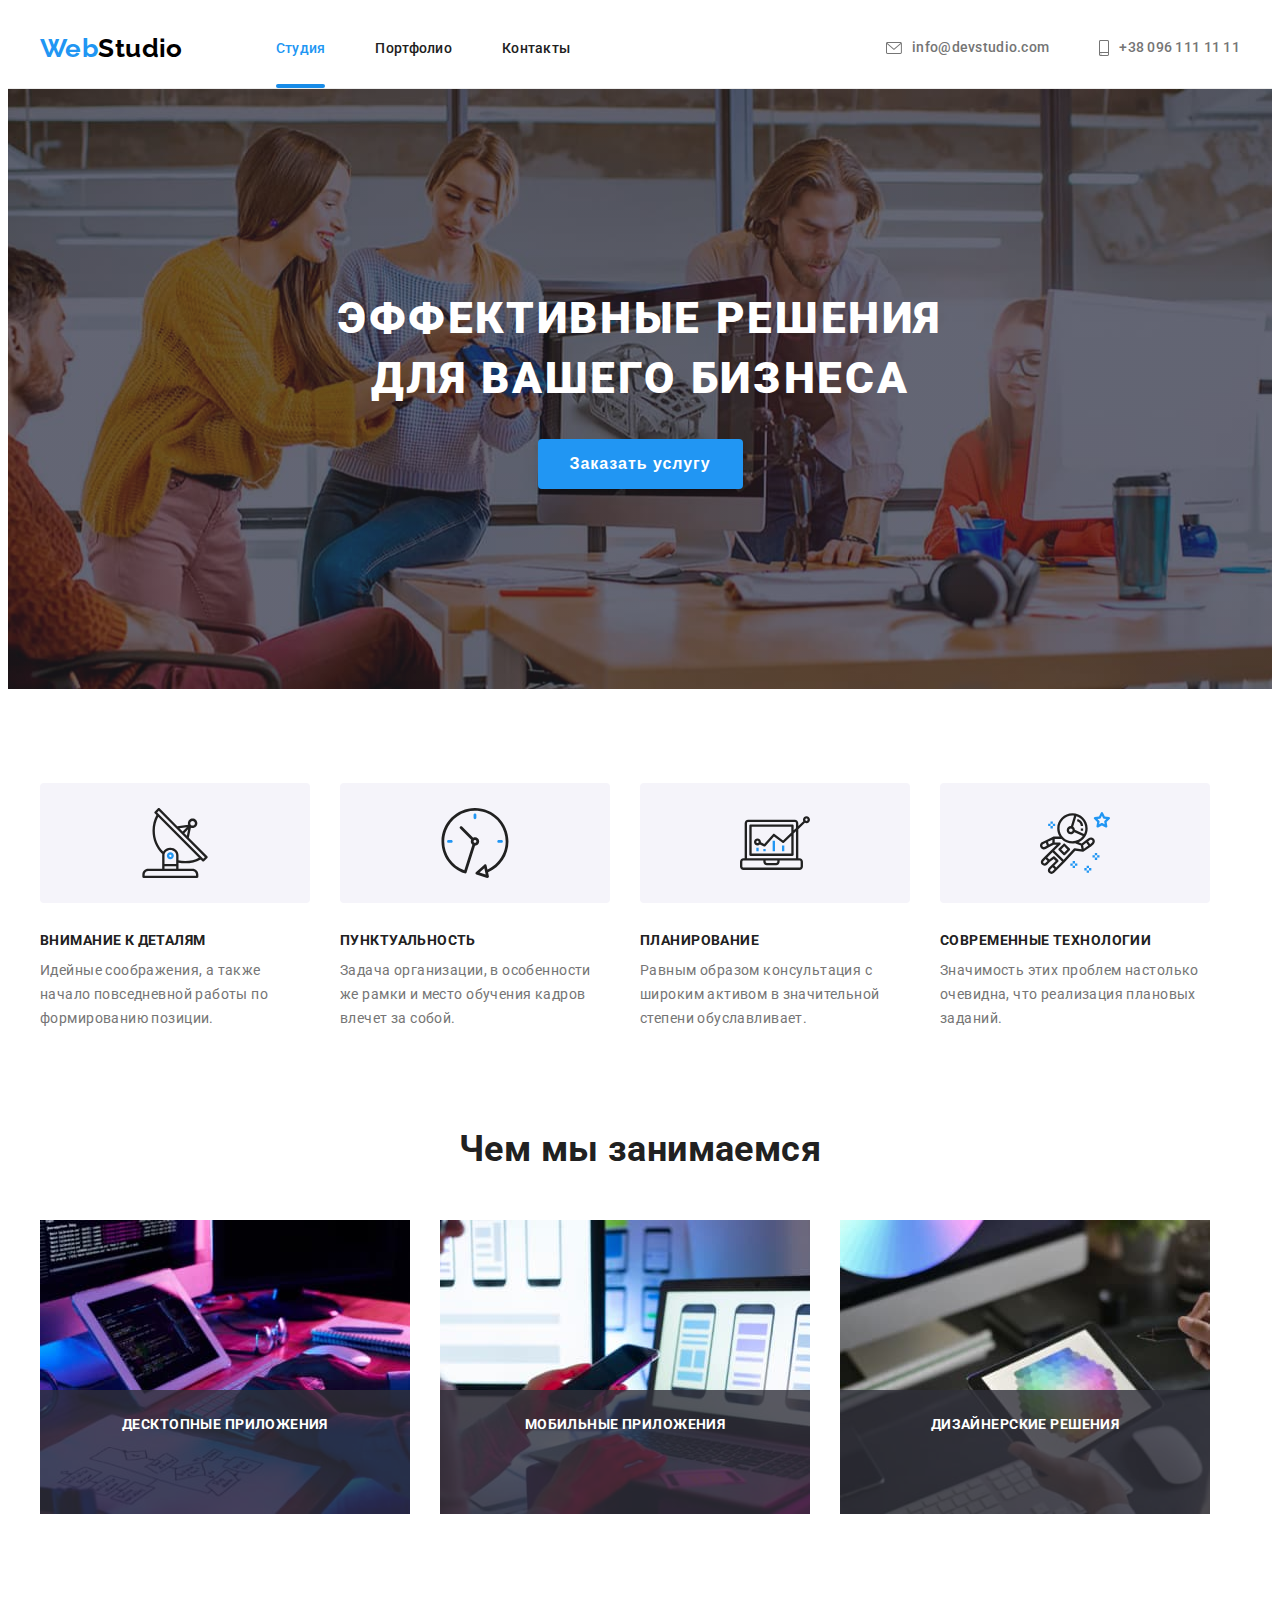
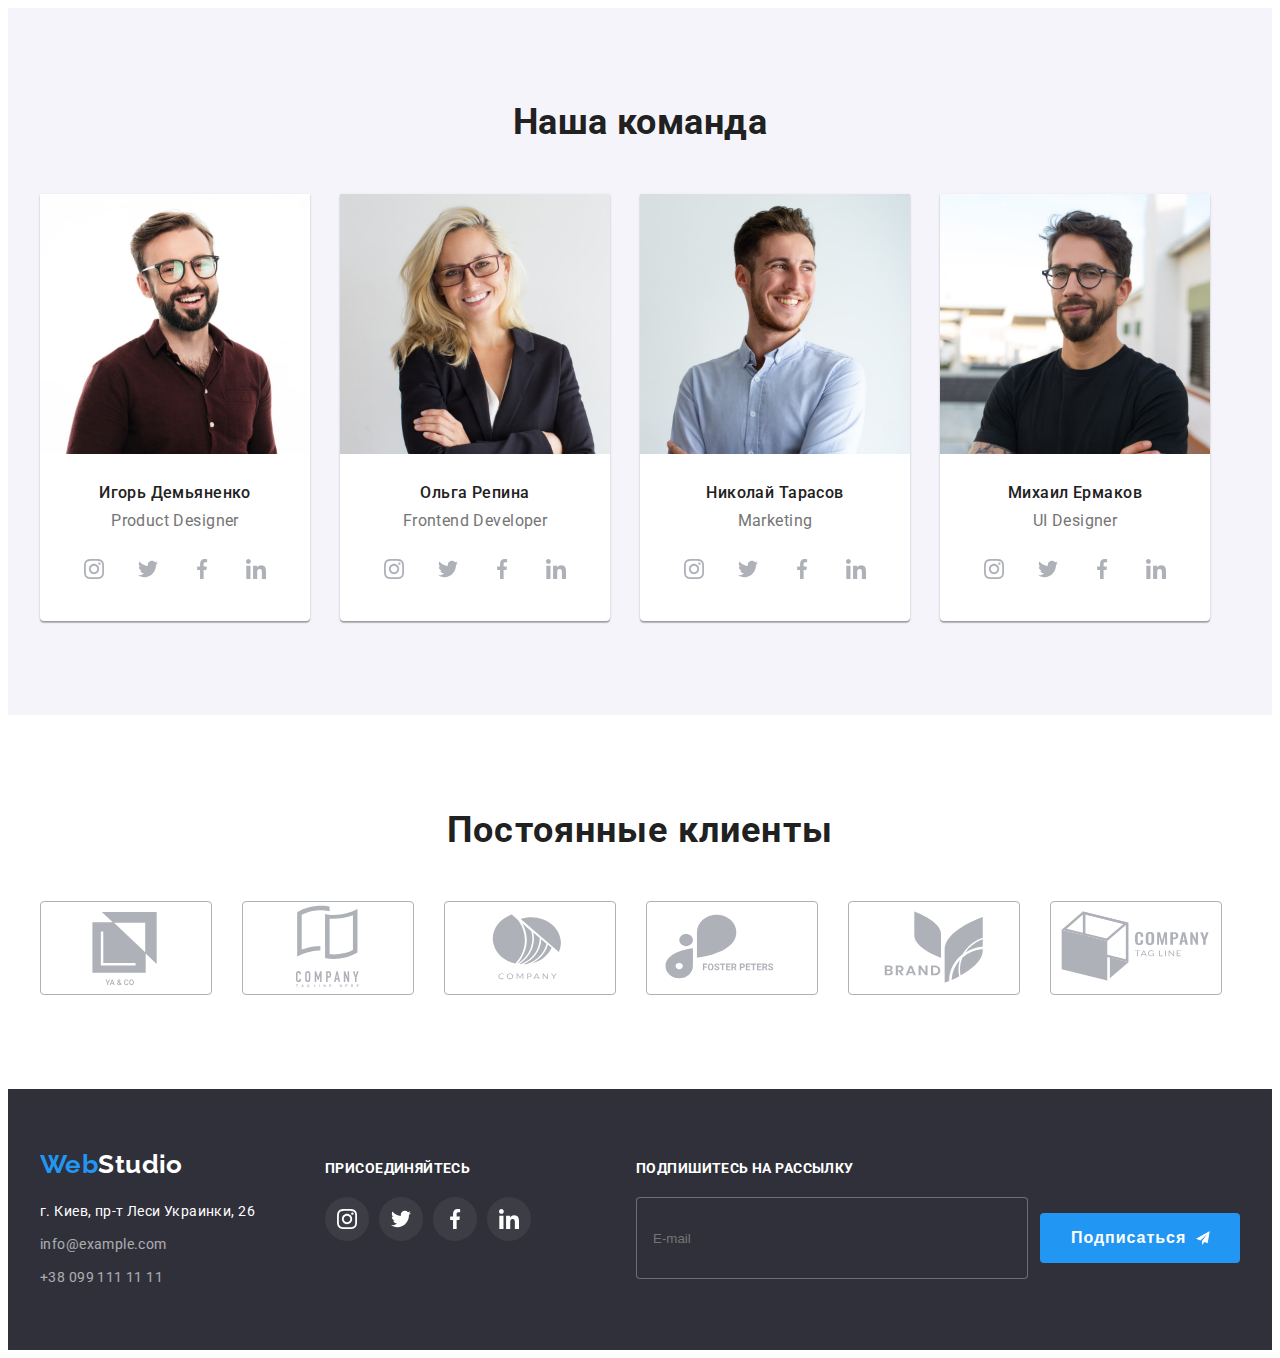
==== index.html @ 4dbcfa9d "hw07" ====
<!DOCTYPE html>
<html lang="ru">
    <head>
        <meta charset="UTF-8">
        <meta http-equiv="X-UA-Compatible" content="IE=edge">
        <meta name="viewport" content="width=<device-width>, initial-scale=1.0">
        
        <link rel="preconnect" href="https://fonts.googleapis.com">
        <link rel="preconnect" href="https://fonts.gstatic.com" crossorigin>
        <link href="https://fonts.googleapis.com/css2?family=Raleway:wght@700&family=Roboto:wght@400;500;700;900&display=swap" rel="stylesheet">
        <link 
            rel="stylesheet" 
            href="https://cdnjs.cloudflare.com/ajax/libs/modern-normalize/1.1.0/modern-normalize.min.css" 
            integrity="sha512-wpPYUAdjBVSE4KJnH1VR1HeZfpl1ub8YT/NKx4PuQ5NmX2tKuGu6U/JRp5y+Y8XG2tV+wKQpNHVUX03MfMFn9Q==" 
            crossorigin="anonymous" 
            referrerpolicy="no-referrer"
        />
        <link rel="stylesheet" href="css/styles.css">
        <title>Web Studio</title>
    </head>
    <body>
        <header class="header">
            <div class="container">
                <div class="h-nav">
                    <nav class="header-navigation">
                        <a href="#" class="logo link"><span class="logo-fp">Web</span>Studio</a>
                        <ul class="header-list">
                            <li class="header-item"><a href="./index.html" class="studio-link link">Студия</a></li>
                            <li class="header-item"><a href="./portfolio.html" class="header-link link">Портфолио</a></li>
                            <li class="header-item"><a href="" class="header-link link">Контакты</a></li>
                        </ul>
                    </nav>
                    <ul class="header-info">
                        <li class="item">
                            <a href="mailto:info@devstudio.com" class="header-contact link">
                                <svg class="contact-icon-mail">
                                    <use href="./images/symbol-defs.svg#mail"></use>
                                </svg>
                                info@devstudio.com
                            </a>
                        </li>
                        <li class="item">
                            <a href="tel:+380961111111" class="header-contact link">
                                <svg class="contact-icon-phone">
                                    <use href="./images/symbol-defs.svg#smartphone"></use>
                                </svg>
                                +38 096 111 11 11
                            </a>
                        </li>
                    </ul>
                </div>
            </div>
        </header>
        <main>
            <section class="hero">
                <div class="container">
                    <h1 class="hero-title">
                        Эффективные решения для вашего бизнеса
                    </h1>
                    <button type="button" class="hero-button" data-modal-open>
                        Заказать услугу
                    </button>
                </div>  
            </section>
            <section class="section peculiarities">
                <div class="container">
                    <h2 class="visually-hidden">
                        Особенности
                    </h2>
                    <ul class="peculiarities-icon-list">
                        <li class="peculiarities-icon">
                            <div class="peculiarities-icon-container">
                                <svg  class="antenna">
                                    <use href="./images/symbol-defs.svg#antenna"></use>
                                </svg>
                            </div>
                        </li>
                        <li class="peculiarities-icon">
                            <div class="peculiarities-icon-container">
                                <svg  class="clock">
                                    <use href="./images/symbol-defs.svg#clock"></use>
                                </svg>
                            </div>
                        </li>
                        <li class="peculiarities-icon">
                            <div class="peculiarities-icon-container">
                                <svg  class="diagram">
                                    <use href="./images/symbol-defs.svg#diagram"></use>
                                </svg>
                            </div>
                        </li>
                        <li class="peculiarities-icon">
                            <div class="peculiarities-icon-container">
                                <svg  class="astronaut">
                                    <use href="./images/symbol-defs.svg#astronaut"></use>
                                </svg>
                            </div>
                        </li>
                    </ul>                    
                    <ul class="peculiarities-list">
                        <li class="peculiarities-item">
                            <h3 class="peculiarities-title">Внимание к деталям</h3>
                            <p class="peculiarities-info">Идейные соображения, а также начало повседневной работы по формированию позиции.</p>
                        </li>
                        <li class="peculiarities-item">
                            <h3 class="peculiarities-title">Пунктуальность</h3>
                            <p class="peculiarities-info">Задача организации, в особенности же рамки и место обучения кадров влечет за собой.</p>
                        </li>
                        <li class="peculiarities-item">
                            <h3 class="peculiarities-title">Планирование</h3>
                            <p class="peculiarities-info">Равным образом консультация с широким активом в значительной степени обуславливает.</p>
                        </li>
                        <li class="peculiarities-item">
                            <h3 class="peculiarities-title">Современные технологии</h3>
                            <p class="peculiarities-info">Значимость этих проблем настолько очевидна, что реализация плановых заданий.</p>
                        </li>
                    </ul>
                </div>
            </section>
            <section class="section skills">
                <div class="container">
                    <h3 class="skills-title">
                        Чем мы занимаемся
                    </h3>
                    <ul class="skills-list">
                        <li class="img">
                            <img src="./images/box1.jpg" alt="box1" width="370" height="294">
                            <div class="skills-description-container">
                                <p class="skills-description">десктопные приложения</p>
                            </div>
                        </li>
                        <li class="img">
                            <img src="./images/box2.jpg" alt="box2" width="370" height="294">
                            <div class="skills-description-container">
                                <p class="skills-description">мобильные приложения</p>
                            </div>
                        </li>
                        <li class="img">
                            <img src="./images/box3.jpg" alt="box3" width="370" height="294">
                            <div class="skills-description-container">
                                <p class="skills-description">дизайнерские решения</p>
                            </div>
                        </li>
                    </ul>
                </div>
            </section>
            <section class="section team">
                <div class="container">
                    <h2 class="team-title">Наша команда</h2>
                        <ul class="team-list">
                            <li class="team-item">
                                <div class="team-box">
                                    <img src="./images/igor.jpg" alt="igor" width="270" height="260">
                                    <h3 class="master">
                                        Игорь Демьяненко
                                    </h3>
                                    <p lang="en" class="job">Product Designer</p>
                                    <ul class="social-list">
                                        <li class="team-social-item">
                                            <a href="" class="team-social-link">
                                                <svg class="team-social-icon">
                                                    <use href="./images/symbol-defs.svg#team-inst"></use>
                                                </svg>
                                            </a>
                                        </li>
                                        <li class="team-social-item">
                                            <a href="" class="team-social-link">
                                                <svg class="team-social-icon">
                                                    <use href="./images/symbol-defs.svg#team-twitter"></use>
                                                </svg>
                                            </a>
                                        </li>
                                        <li class="team-social-item">
                                            <a href="" class="team-social-link">
                                                <svg class="team-social-icon">
                                                    <use href="./images/symbol-defs.svg#team-facebook"></use>
                                                </svg>
                                            </a>
                                        </li>
                                        <li class="team-social-item">
                                            <a href="" class="team-social-link">
                                                <svg class="team-social-icon">
                                                    <use href="./images/symbol-defs.svg#team-linked"></use>
                                                </svg>
                                            </a>
                                        </li>
                                    </ul>
                                </div>
                            </li>                           
                            <li class="team-item">
                                <div class="team-box">
                                    <img src="./images/olga.jpg" alt="olga" width="270" height="260">
                                    <h3 class="master">
                                        Ольга Репина
                                    </h3>
                                    <p lang="en" class="job">Frontend Developer</p>
                                    <ul class="social-list">
                                        <li class="team-social-item">
                                            <a href="" class="team-social-link">
                                                <svg class="team-social-icon">
                                                    <use href="./images/symbol-defs.svg#team-inst"></use>
                                                </svg>
                                            </a>
                                        </li>
                                        <li class="team-social-item">
                                            <a href="" class="team-social-link">
                                                <svg class="team-social-icon">
                                                    <use href="./images/symbol-defs.svg#team-twitter"></use>
                                                </svg>
                                            </a>
                                        </li>
                                        <li class="team-social-item">
                                            <a href="" class="team-social-link">
                                                <svg class="team-social-icon">
                                                    <use href="./images/symbol-defs.svg#team-facebook"></use>
                                                </svg>
                                            </a>
                                        </li>
                                        <li class="team-social-item">
                                            <a href="" class="team-social-link">
                                                <svg class="team-social-icon">
                                                    <use href="./images/symbol-defs.svg#team-linked"></use>
                                                </svg>
                                            </a>
                                        </li>
                                    </ul>
                                </div>
                            </li>                           
                            <li class="team-item">
                                <div class="team-box">
                                    <img src="./images/kolya.jpg" alt="kolya" width="270" height="260">
                                    <h3 class="master">
                                        Николай Тарасов
                                    </h3>
                                    <p lang="en" class="job">Marketing</p>
                                    <ul class="social-list">
                                        <li class="team-social-item">
                                            <a href="" class="team-social-link">
                                                <svg class="team-social-icon">
                                                    <use href="./images/symbol-defs.svg#team-inst"></use>
                                                </svg>
                                            </a>
                                        </li>
                                        <li class="team-social-item">
                                            <a href="" class="team-social-link">
                                                <svg class="team-social-icon">
                                                    <use href="./images/symbol-defs.svg#team-twitter"></use>
                                                </svg>
                                            </a>
                                        </li>
                                        <li class="team-social-item">
                                            <a href="" class="team-social-link">
                                                <svg class="team-social-icon">
                                                    <use href="./images/symbol-defs.svg#team-facebook"></use>
                                                </svg>
                                            </a>
                                        </li>
                                        <li class="team-social-item">
                                            <a href="" class="team-social-link">
                                                <svg class="team-social-icon">
                                                    <use href="./images/symbol-defs.svg#team-linked"></use>
                                                </svg>
                                            </a>
                                        </li>
                                    </ul>
                                </div>
                            </li>                           
                            <li class="team-item">
                                <div class="team-box">
                                    <img src="./images/misha.jpg" alt="misha" width="270" height="260">
                                    <h3 class="master">
                                        Михаил Ермаков
                                    </h3>
                                    <p lang="en" class="job">UI Designer</p>
                                    <ul class="social-list">
                                        <li class="team-social-item">
                                            <a href="" class="team-social-link">
                                                <svg class="team-social-icon">
                                                    <use href="./images/symbol-defs.svg#team-inst"></use>
                                                </svg>
                                            </a>
                                        </li>
                                        <li class="team-social-item">
                                            <a href="" class="team-social-link">
                                                <svg class="team-social-icon">
                                                    <use href="./images/symbol-defs.svg#team-twitter"></use>
                                                </svg>
                                            </a>
                                        </li>
                                        <li class="team-social-item">
                                            <a href="" class="team-social-link">
                                                <svg class="team-social-icon">
                                                    <use href="./images/symbol-defs.svg#team-facebook"></use>
                                                </svg>
                                            </a>
                                        </li>
                                        <li class="team-social-item">
                                            <a href="" class="team-social-link">
                                                <svg class="team-social-icon">
                                                    <use href="./images/symbol-defs.svg#team-linked"></use>
                                                </svg>
                                            </a>
                                        </li>
                                    </ul>
                                </div>
                            </li>                           
                        </ul>
                </div>
            </section>
            <section class="section">
                <div class="container">
                    <h2 class="client-title">Постоянные клиенты</h2>
                    <ul class="client-list">
                        <li class="client-item">
                            <a href="" class="client-link">
                                <svg class="client">
                                    <use href="./images/symbol-defs.svg#client1"></use>
                                </svg>
                            </a>
                        </li>
                        <li class="client-item">
                            <a href="" class="client-link">
                                <svg class="client">
                                    <use href="./images/symbol-defs.svg#client2"></use>
                                </svg>
                            </a>
                        </li>
                        <li class="client-item">
                            <a href="" class="client-link">
                                <svg class="client">
                                    <use href="./images/symbol-defs.svg#client3"></use>
                                </svg>
                            </a>
                        </li>
                        <li class="client-item">
                            <a href="" class="client-link">
                                <svg class="client">
                                    <use href="./images/symbol-defs.svg#client4"></use>
                                </svg>
                            </a>
                        </li>
                        <li class="client-item">
                            <a href="" class="client-link">
                                <svg class="client">
                                    <use href="./images/symbol-defs.svg#client5"></use>
                                </svg>
                            </a>
                        </li>
                        <li class="client-item">
                            <a href="" class="client-link">
                                <svg class="client">
                                    <use href="./images/symbol-defs.svg#client6"></use>
                                </svg>
                            </a>
                        </li>
                    </ul>
                </div>
            </section>
        </main>
        <footer class="footer">
            <div class="container footer-info">
                <div class="footer-adress">
                    <a href="" class="f-logo link"><span class="logo-fp">Web</span>Studio</a>
                    <adress class="adress">
                        <ul class="footer-list">
                            <li class="footer-item"><a href="https://goo.gl/maps/dwcq7uRPDEBR1ieU6" target="_blank" rel="noopener noreferrer nofollow" class="footer-map link">г. Киев, пр-т Леси Украинки, 26</a></li>
                            <li class="footer-item"><a href="mailto:info@example.com" class="footer-link link">info@example.com</a></li>
                            <li class="footer-item"><a href="tel:+380991111111" class="footer-link link">+38 099 111 11 11</a></li>
                        </ul>
                    </adress>
                </div>
                <div class="footer-social">
                    <p class="join">Присоединяйтесь</p>
                    <ul class="f-social-list">
                        <li class="f-social-item">
                            <a href="" class="f-social-link">
                                <svg class="f-social-icon">
                                    <use href="./images/symbol-defs.svg#f-inst"></use>
                                </svg>
                            </a>
                        </li>
                        <li class="f-social-item">
                            <a href="" class="f-social-link">
                                <svg class="f-social-icon">
                                    <use href="./images/symbol-defs.svg#f-twitter"></use>
                                </svg>
                            </a>
                        </li>
                        <li class="f-social-item">
                            <a href="" class="f-social-link">
                                <svg class="f-social-icon">
                                    <use href="./images/symbol-defs.svg#f-facebook"></use>
                                </svg>
                            </a>
                        </li>
                        <li class="f-social-item">
                            <a href="" class="f-social-link">
                                <svg class="f-social-icon">
                                    <use href="./images/symbol-defs.svg#f-linked"></use>
                                </svg>
                            </a>
                        </li>
                    </ul>
                </div>
                <div class="footer-sign-up">
                    <p class="join">Подпишитесь на рассылку</p>
                    <form class="footer-wrap">
                        <label for="mail" class="label-mail"></label>
                        <input class="input-footer" type="email" name="mail" id="mail" placeholder="E-mail">
                        <button type="submit" class="sign-button">
                            Подписаться
                            <svg class="sign-up-button" width="24" height="24">
                                <use href="./images/symbol-defs.svg#icon-plane"></use>
                            </svg>
                        </button>
                    </form>
                    
                </div>
            </div>
        </footer>
        <div class="backdrop is-hidden" data-modal>
            <div class="modal">
                <p class="modal-title">Оставьте свои данные, мы вам перезвоним</p>
                <form class="modal-form">

                    <label for="name" class="modal-name">Имя</label>
                <div class="modal-wrap">
                    <input class="input-modal" type="text" name="name" id="name">
                    <svg class="name-icon" width="18" height="18">
                        <use href="./images/symbol-defs.svg#icon-name"></use>
                    </svg>
                </div>
                
                    <label for="tel" class="modal-name">Телефон</label>
                <div class="modal-wrap">
                    <input class="input-modal" type="tel" name="tel" id="tel">
                    <svg class="name-icon" width="18" height="18">
                        <use href="./images/symbol-defs.svg#icon-phone"></use>
                    </svg>
                </div>
                
                    <label for="email" class="modal-name">Почта</label>
                <div class="modal-wrap">
                    <input class="input-modal" type="email" name="email" id="email">
                    <svg class="name-icon" width="18" height="18">
                        <use href="./images/symbol-defs.svg#icon-mail"></use>
                    </svg>
                </div>
                <div class="modal-wrap">
                    <label for="comment" class="modal-name">Комментарий</label>
                    <textarea class="comment-field" name="comment" id="comment" placeholder="Введите текст"></textarea> 
                </div>
                
                    <label class="modal-wrap policy">
                        <input class="checkbox" type="checkbox" name="check" value="check">
                        <svg class="checked" width="16" height="15">
                            <use href="./images/symbol-defs.svg#icon-check"></use>
                        </svg>
                        <span class="about-text">Соглашаюсь с рассылкой и принимаю&nbsp;</span><a href="" class="terms">Условия договора</a>
                    </label>
                <button type="submit" class="modal-button">Отправить</button>
            </form>
                <button type="button" class="close-button" data-modal-close>
                    <svg class="close-modal" width="11" height="11">
                            <use href="./images/symbol-defs.svg#close"></use>
                        </svg>
                </button>
            </div>
        </div>
        <script src="./js/modal.js"></script>
    </body>
</html>
---- css/styles.css ----
:root {
    --accent-second-color: #2196F3;
    --hero-button-active-color: #188ce8;
    --accent-color: #ffffff;
    --hero-bg-color: #2F303A;
    --team-bg-color: #F5F4FA;
    --footer-bg-color: #2F303A;
    --logo-first-color: #000000;
    --accent-text-color: #212121;
    --sub-text-color: #757575;
    --portfolio-btn-color: #F5F4FA;
    --pec-container-color: #f5f4fa;
    --social-link: #afb1b8;
    --animation-time: 250ms ;
    --cubic: cubic-bezier(0.4, 0, 0.2, 1);
}

body {
    font-family: 'Roboto', sans-serif;
    color: var(--accent-text-color);
    font-size: 14px;
    letter-spacing: 0.03em;
    background-color: var(--accent-color);
}

p, h1, h2, h3, h4, h5, h6 {
    margin: 0;
}

ul, ol {
    padding-left: 0;
    margin: 0;
}

button {
    cursor: pointer;
}

.visually-hidden {
    position: absolute;
    white-space: nowrap;
    width: 1px;
    height: 1px;
    overflow: hidden;
    border: 0;
    padding: 0;
    clip: rect(0 0 0 0);
    clip-path: inset(50%);
    margin: -1px;
}

.link {
    text-decoration: none;
}

.container {
    width: 1200px;
    padding-left: 15px;
    padding-right: 15px;
    margin: 0 auto;
    /* outline: 1px solid red; */
}

ul,
ol {
    list-style-type: none; 
}

a {
    text-decoration: none;
}

img {
    display: block;
    max-width: 100%;
    height: auto;
}

.section {
    padding-top: 94px;
    padding-bottom: 94px;
}


/* --------------------MODAL-------------------- */


.backdrop {
    position: fixed;
    top: 0;
    left: 0;
    width: 100%;
    height: 100%;
    background-color: rgba(0, 0, 0, 0.2);
    opacity: 1;
    transition: opacity 250ms cubic-bezier(0.4, 0, 0.2, 1);
}

.modal {
    position: absolute;
    min-height: 581px;
    min-width: 528px;
    padding: 40px;
    top: 50%;
    left: 50%;
    box-shadow: 0px 1px 3px rgb(0 0 0 / 12%), 0px 1px 1px rgb(0 0 0 / 14%), 0px 2px 1px rgb(0 0 0 / 20%);
    border-radius: 4px;
    background-color: var(--accent-color);
    z-index: 100;
    transform: translate(-50%, -50%) scale(1);
    transition: transform 250ms cubic-bezier(0.4, 0, 0.2, 1);
}

.modal-title {
    font-weight: 700;
    font-size: 20px;
    line-height: 1.15;
    text-align: center;
    color: var(--accent-text-color);
    margin-bottom: 12px;
}

.close-button {
    position: absolute;
    right: 8px;
    top: 8px;
    display: flex;
    justify-content: center;
    align-items: center;
    width: 30px;
    height: 30px;
    border-radius: 50%;
    background-color: var(--accent-color);
    border: 1px solid rgba(0, 0, 0, 0.1);
    cursor: pointer;
}

.close-modal {
    transition: fill 250ms var(--cubic);
}

.close-modal:hover {
    fill: var(--accent-second-color);
}

.backdrop.is-hidden {
    opacity: 0;
    pointer-events: none;
}

.modal-name {
    display: block;
    font-weight: 400;
    font-size: 12px;
    line-height: 1.16;
    letter-spacing: 0.01em;
    color: var(--sub-text-color);
    margin-bottom: 4px;
}

.modal-wrap {
    position: relative;
    display: flex;
    flex-direction: column;
}

.input-modal {
    width: 448px;
    height: 40px;
    border-radius: 4px;
    border: 1px solid rgba(33, 33, 33, 0.2);
    outline: none;
    padding-left: 42px;
    margin-bottom: 10px;
    cursor: pointer;
    transition: border-color 250ms var(--cubic);
}

.input-modal:focus {
    border-color: var(--accent-second-color);
}

.input-modal:focus ~ .name-icon {
    fill: var(--accent-second-color);
}

.input-modal:focus {
    border-color: var(--accent-second-color);
}

.name-icon {
    position: absolute;
    top: 11px;
    left: 12px;
    width: 18px;
    height: 18px;
    cursor: pointer;
    fill: var(--accent-text-color);
    transition: fill 250ms var(--cubic);
}

.comment-field {
    width: 448px;
    height: 120px;
    padding: 12px 16px;
    border-radius: 4px;
    border: 1px solid rgba(33, 33, 33, 0.2);
    resize: none;
    outline: none;
    margin-bottom: 20px;
    transition: border-color 250ms var(--cubic);
}

.comment-field:focus {
    border-color: var(--accent-second-color);
}

.modal-button {
    font-weight: 700;
    font-size: 16px;
    height: 50px;
    width: 200px;
    line-height: 1.9;
    letter-spacing: 0.06em;
    color: var(--accent-color);
    background-color: var(--accent-second-color);
    cursor: pointer;
    display: flex;
    margin-left: auto;
    margin-right: auto;
    align-items: center;
    text-align: center;
    padding: 10px 55px;
    margin-top: 30px;
    border-radius: 4px;
    border: 2px solid transparent;
    transition: box-shadow 250ms var(--cubic), background-color 250ms var(--cubic);
}

.modal-button:hover, .modal-button:focus {
    box-shadow: 0px 4px 4px rgb(0 0 0 / 15%);
    background-color: #188ce8; 
}

.policy {
    display: flex;
    flex-direction: row;
    align-items: center;
}

.checkbox {
    appearance: none;
    position: absolute;
}

.checked {
    display: block;
    width: 16px;
    height: 15px;
    border-radius: 2px;
    border: 2px solid var(--accent-text-color);
    display: inline-block;
    cursor: pointer;
    margin-left: 13px;
    fill: var(--accent-color);
    transition: 250ms var(--cubic);
}

.about-text {
    margin-left: 7px;
    font-weight: 400;
    font-size: 14px;
    line-height: 1.7;
    color: var(--sub-text-color);
}

.terms {
    position: relative;
    text-decoration: none;
    font-weight: 400;
    font-size: 14px;
    line-height: 1.7;
    color: var(--accent-second-color);
}

.terms::after {
    content: "";
    position: absolute;
    display: block;
    width: 100%;
    height: 1px;
    left: 0;
    bottom: 0;
    transform: translateY(-5px);
    background-color: var(--accent-second-color);
}


/*-------------------HEADER-------------------*/


.header {
    border-bottom: 1px solid #ececec;
}

.h-nav {
    display: flex;
    align-items: center;
    height: 80px;
}

.header-navigation {
    display: flex;
}

.logo {
    font-family: 'Raleway', sans-serif;
    font-weight: 700;
    font-size: 26px;
    line-height: 1.19;
    color:var(--logo-first-color) ;
}

.logo-fp {
    color: var(--accent-second-color);
    font-weight: 700;
    font-size: 26px;
    line-height: 1.19;
    font-family: 'Raleway', sans-serif;
}

.header-link.link:hover,
.header-link.link:focus {
    color: var(--accent-second-color);
}



.header-link {
    position: relative;
    padding-top: 32px;
    padding-bottom: 32px;
    font-weight: 500;
    line-height: 1.14;
    letter-spacing: 0.02em;
    color: var(--header-text-color);
    transition: color 250ms var(--cubic);
}

.header-item .link {
    position: relative;
    padding-top: 32px;
    padding-bottom: 33px;
    font-weight: 500;
    line-height: 1.33;
    letter-spacing: 0.02em;
    color: var(--header-link-color);
    transition: color 250ms var(--cubic);
}

.header-item .studio-link,
.header-item .portfolio-link {
    padding-top: 32px;
    padding-bottom: 32px;
    font-weight: 500;
    line-height: 1.14;
    letter-spacing: 0.02em;
    color: var(--accent-second-color);
}

.studio-link::after {
    display: block;
    content: "";
    position: absolute;
    bottom: 0;
    left: 0;
    width: 100%;
    height: 4px;
    background-color: #188ce8;
    border-radius: 2px;
}

.portfolio-link::after {
    display: block;
    content: "";
    position: absolute;
    bottom: 0;
    left: 0;
    width: 100%;
    height: 4px;
    background-color: #188ce8;
    border-radius: 2px;
}

.header-list {
    display: flex;
    align-items: center;
    margin-left: 93px;
    padding: 0px;
    margin-bottom: 0;
    color: var(--header-text-color);
}

.header-item {
    margin-right: 50px;
}

.header-item:last-child {
    margin-right: 0;
}

.header-info {
    margin-left: auto;
    display: flex;
    color: var(--sub-text-color);
}

.header-info .item + .item{
    margin-left: 50px;
}

.header-contact:hover,
.header-contact:focus {
    color: var(--accent-second-color);
}

.contact-icon-mail:hover,
.contact-icon-mail:focus,
.contact-icon-phone:hover,
.contact-icon-phone:focus {
    fill: var(--accent-second-color);
}

.header-contact {
    display: flex;
    align-items: center;
    padding-top: 32px;
    padding-bottom: 32px;
    font-weight: 500;
    line-height: 1.14;
    letter-spacing: 0.02em;
    color: var(--sub-text-color);
    transition: color 250ms var(--cubic);
}

.contact-icon-mail {
    margin-right: 10px;
    width: 16px;
    height: 12px;
    fill: currentColor;
}

.contact-icon-phone {
    margin-right: 10px;
    width: 10px;
    height: 16px;
    fill: currentColor;
}


/*-------------------HERO-------------------*/


.hero {
    padding-top: 200px;
    padding-bottom: 200px;
    text-align: center;
    background: linear-gradient(to right, rgba(47, 48, 58, 0.4), rgba(47, 48, 58, 0.4)), url(../images/hero-bg.jpg);
    background-repeat: no-repeat;
    background-position: center top;
    background-size: cover;    
    margin: 0 auto;
}

.hero-title {
    width: 696px;
    margin: 0 auto;
    margin-bottom: 30px;
    color: var(--accent-color);
    font-weight: 900;
    font-size: 44px;
    line-height: 1.36;
    letter-spacing: 0.06em;
    text-transform: uppercase;
}

.hero-button:hover,
.hero-button:focus {
    background-color: var(--hero-button-active-color);
    box-shadow: 0px 4px 4px rgb(0 0 0 / 15%);
}

.hero-button {
    min-width: 200px;
    height: 50px;
    font-weight: 700;
    font-size: 16px;
    line-height: 1.88;
    border-radius: 4px;
    letter-spacing: 0.06em;
    border:none;
    background-color: var(--accent-second-color);
    color: var(--accent-color);
    box-shadow: 0px 4px 4px rgb(0 0 0 / 0.15);
    display: inline-block;
    padding: 10px 32px;
    transition: box-shadow 250ms var(--cubic), background-color 250ms var(--cubic);
    cursor: pointer;
}


/*-------------------ОСОБЕННОСТИ-------------------*/


.peculiarities {
}

.peculiarities-icon-list {
    display: flex;
}

.peculiarities-icon-container {
    display: flex;
    justify-content: center;
    align-items: center;
    min-width: 270px;
    min-height: 120px;
    border-radius: 4px;
    background-color: var(--pec-container-color);
    margin-bottom: 30px;
    margin-right: 30px;
}

.peculiarities-icon-container:not(:last-child) {
    margin-right: 30px;
}

.antenna {
    width: 70px;
    height: 70px;
}

.clock{
    width: 70px;
    height: 70px;
}

.diagram{
    width: 70px;
    height: 70px;
}

.astronaut{
    width: 70px;
    height: 70px;
}

.peculiarities-list {
    display: flex;
}

.peculiarities-item:not(:last-child) {
    margin-right: 30px;
}

.peculiarities-title {
    width: 270px;
    height: 16px;
    font-size: 14px;
    font-weight: 700;
    line-height: 1.14;
    text-transform: uppercase;
}

.peculiarities-info {
    width: 270px;
    height: 75px;
    line-height: 1.71;
    color: var(--sub-text-color);
    margin-top: 10px;
}


/*-------------------SKILLS-------------------*/


.skills {
    padding-top: 0;
}

.skills-title {
    font-weight: 700;
    font-size: 36px;
    line-height: 1.17;
    text-align: center;
    margin-bottom: 50px;
}

.skills-list {
    display: flex;
}

.skills-list .img {
    position: relative;
}

.skills-list .img + .img {
    margin-left: 30px;
}

.skills-description-container {
    position: absolute;
    width: 370px;
    height: 70px;
    bottom: 0;
    padding-top: 27px;
    padding-bottom: 27px;
    text-align: center;
    background: rgba(47, 48, 58, 0.8);
}

.skills-description {
    font-weight: 700;
    font-size: 14px;
    line-height: 1.14;
    color: var(--accent-color);
    text-align: center;
    text-transform: uppercase;
}


/*-------------------TEAM-------------------*/


.team {
    background-color:var(--team-bg-color);
}

.team-title {
    font-weight: 700;
    font-size: 36px;
    line-height: 1.16;
    text-align: center;
    margin-bottom: 50px;
}

.team-list {
    display: flex;

}

.team-item {
    text-align: center;
}

.team-list .team-item + .team-item {
    margin-left: 30px;
}

.master {
    font-weight: 500;
    font-size: 16px;
    line-height: 1.18;
    margin-top: 30px;
}

.job {
    font-size: 16px;
    line-height: 1.18;
    color: var(--sub-text-color);
    margin-top: 10px;
}

.team-box {
    background-color: var(--accent-color);
    box-shadow: 0px 1px 3px rgba(0, 0, 0, 0.12), 0px 1px 1px rgba(0, 0, 0, 0.14), 0px 2px 1px rgba(0, 0, 0, 0.2);
    border-radius: 0px 0px 4px 4px;
    padding-bottom: 30px;
}

.social-list {
    display: flex;
    justify-content: center;
    align-items: center;
    margin-top: 16px;
}

.team-button-icon:hover,
.team-button-icon:focus {
    background-color: #188ce8
}

.team-social-item:not(:last-child) {
    margin-right: 10px;
}

.team-social-link {
    display: flex;
    justify-content: center;
    align-items: center;
    width: 44px;
    height: 44px;
    border-radius: 50%;
    background-color: var(--accent-color);
    transition:fill 250ms var(--cubic), background-color 250ms var(--cubic);
}

.team-social-link:hover,
.team-social-link:focus {
    background-color: var(--accent-second-color);
}

.team-social-icon:hover,
.team-social-icon:focus {
    fill: #ffffff;
}

.team-social-icon {
    fill: var(--social-link);
    width: 44px;
    height: 44px;
    
}


/* -------------------CLIENTS------------------- */


.client-title {
    font-weight: 700;
    font-size: 36px;
    line-height: 1.17;
    text-align: center;
    letter-spacing: 0.03em;
    margin-bottom: 50px;
}

.client-list {
    display: flex;
}

.client-item:not(:last-child) {
    margin-right: 30px;
}

.client-link {
    display: flex;
    justify-content: center;
    align-items: center;
    width: 170px;
    height: 92px;
    border: 1px solid #AFB1B8;
    border-radius: 4px;
    transition:fill 250ms var(--cubic), background-color 250ms var(--cubic);
}

.client:hover, 
.client-link:hover {
    fill: var(--accent-second-color-color);
    border-color: #2196f3;
}

.client {
    fill: #afb1b8;
    width: 172px;
    height: 94px;
    transition:fill 250ms var(--cubic), background-color 250ms var(--cubic);
}

.client:hover,
.client:focus {
    fill: var(--accent-second-color);
}


/*-------------------FOOTER-------------------*/


.footer {
    padding-top: 60px;
    padding-bottom: 60px;
    background-color: var(--footer-bg-color);
}

.footer-info {
    display: flex;
    align-items: baseline;
}

.footer-social {
    margin-left: 70px;
}

.footer-sign-up {
    margin-left: auto;
}

.footer-item:not(:last-child) {
    margin-bottom: 9px;
}

.footer-map {
    line-height: 1.71;
    color: var(--accent-color);
}

.footer-link {
    line-height: 1.71;
    color: var(--accent-color);
    opacity: 60%;
}

.f-logo {
    font-family: 'Raleway', sans-serif;
    font-weight: 700;
    font-size: 26px;
    line-height: 1.19;
    color: var(--accent-color);
}

.adress {
    display: block;
    margin-top: 20px;
}

.join {
    font-weight: 700;
    font-size: 14px;
    line-height: 1.14;
    text-transform: uppercase;
    color: var(--accent-color);
    margin-bottom: 20px;
}

.f-social-list {
    display: flex;
}

.f-social-item:not(:last-child) {
    margin-right: 10px;
}

.f-social-link {
    display: flex;
    justify-content: center;
    align-items: center;
    width: 44px;
    height: 44px;
    border-radius: 50%;
    background-color: rgba(255, 255, 255, 0.1);
    transition:fill 250ms var(--cubic), background-color 250ms var(--cubic);
}

.f-social-icon {
    width: 44px;
    height: 44px;
}

.f-social-link:hover,
.f-social-link:focus {
    background-color: var(--accent-second-color);
}

.footer-wrap {
    display: flex;
    align-items: center;
}

.input-footer {
    margin: 0;
    padding: 15px 16px;
    width: 358px;
    height: 50px;
    color: rgba(255, 255, 255, 0.6);
    background-color: var(--footer-bg-color);
    border-radius: 4px;
    border: 1px solid rgba(255, 255, 255, 0.3);
    outline: none;
    transition: border-color 250ms var(--cubic);
}

.input-footer:focus {
    border-color: var(--accent-second-color);
}

.sign-button {
    display: inline-flex;
    margin-left: 12px;
    align-items: center;
    padding: 10px 28px 10px 29px;
    border-radius: 4px;
    border: 2px solid transparent;
    width: 200px;
    height: 50px;
    font-weight: 700;
    font-size: 16px;
    line-height: 1.88;
    letter-spacing: 0.06em;
    color: var(--accent-color);
    background-color: var(--accent-second-color);
    cursor: pointer;
    transition: box-shadow 250ms var(--cubic), background-color 250ms var(--cubic);
}

.sign-button:hover, .sign-button:focus {
    box-shadow: 0px 4px 4px rgb(0 0 0 / 15%);
    background-color: #188ce8;
}

.sign-up-button {
    fill: var(--accent-color);
    margin-left: 10px;
}





/*-------------------PORTFOLIO-------------------*/





.projects {

}

.projects-buttons-list {
    display: flex;
    justify-content: center;
    margin-bottom: 50px;
}

.projects-button:hover,
.projects-button:focus {
    background-color: var(--accent-second-color);
    color: var(--accent-color);
}

.projects-button-item:not(:last-child) {
    margin-right: 8px;
}

.projects-button {
    font-family: 'Roboto';
    font-weight: 500;
    font-size: 16px;
    line-height: 1.62;
    text-align: center;
    background-color: var(--portfolio-btn-color);
    border: var(--accent-second-color);
    border-radius: 4px;
    padding: 6px 22px;
    transition: box-shadow 250ms var(--cubic), background-color 250ms var(--cubic);
    cursor: pointer;
}

.projects-button:hover,
.projects-button:focus {
    box-shadow: 0px 3px 1px rgba(0, 0, 0, 0.1), 0px 1px 2px rgba(0, 0, 0, 0.08), 0px 2px 2px rgba(0, 0, 0, 0.12);
}

.project:hover,
.project:focus {
    box-shadow: 0px 1px 1px rgba(0, 0, 0, 0.12), 0px 4px 4px rgba(0, 0, 0, 0.06), 1px 4px 6px rgba(0, 0, 0, 0.16);
}

.projects-list {
    display: flex;
    flex-wrap: wrap;
}

.project {
    width: 370px;
    display: inline-block;
    transition: box-shadow var(--animation-time) var(--cubic);
}

.project-info {
    padding: 20px 24px;
    border-right: 1px solid #eeeeee;
    border-left: 1px solid #eeeeee;
    border-bottom: 1px solid #eeeeee;
}

.project:not(:nth-last-child(-n + 3)) {
    margin-bottom: 30px;
}

.project:not(:nth-child(3n)) {
    margin-right: 30px;
}

.project-name {
    font-weight: 700;
    font-size: 18px;
    line-height: 2;
    letter-spacing: 0.06em;
    margin-bottom: 4px;
    color: var(--accent-text-color);
}

.project-card {
    position: relative;
    overflow: hidden;
}

.project-style {
    font-size: 16px;
    line-height: 1.88;
    color: var(--sub-text-color);
}

.overlay {
    position: absolute;
    top: 0;
    left: 0;
    width: 100%;
    height: 100%;
    background-color: rgba(33, 150, 243, 0.9);
    opacity: 0;
    transform: translateY(100%);
    transition: transform 250ms cubic-bezier(0.4, 0, 0.2, 1), opacity 250ms cubic-bezier(0.4, 0, 0.2, 1);
}

.overlay-text {
    padding: 63px 24px 63px 24px;
    font-weight: 400;
    font-size: 18px;
    line-height: 1.55;
    color: var(--accent-color);
}
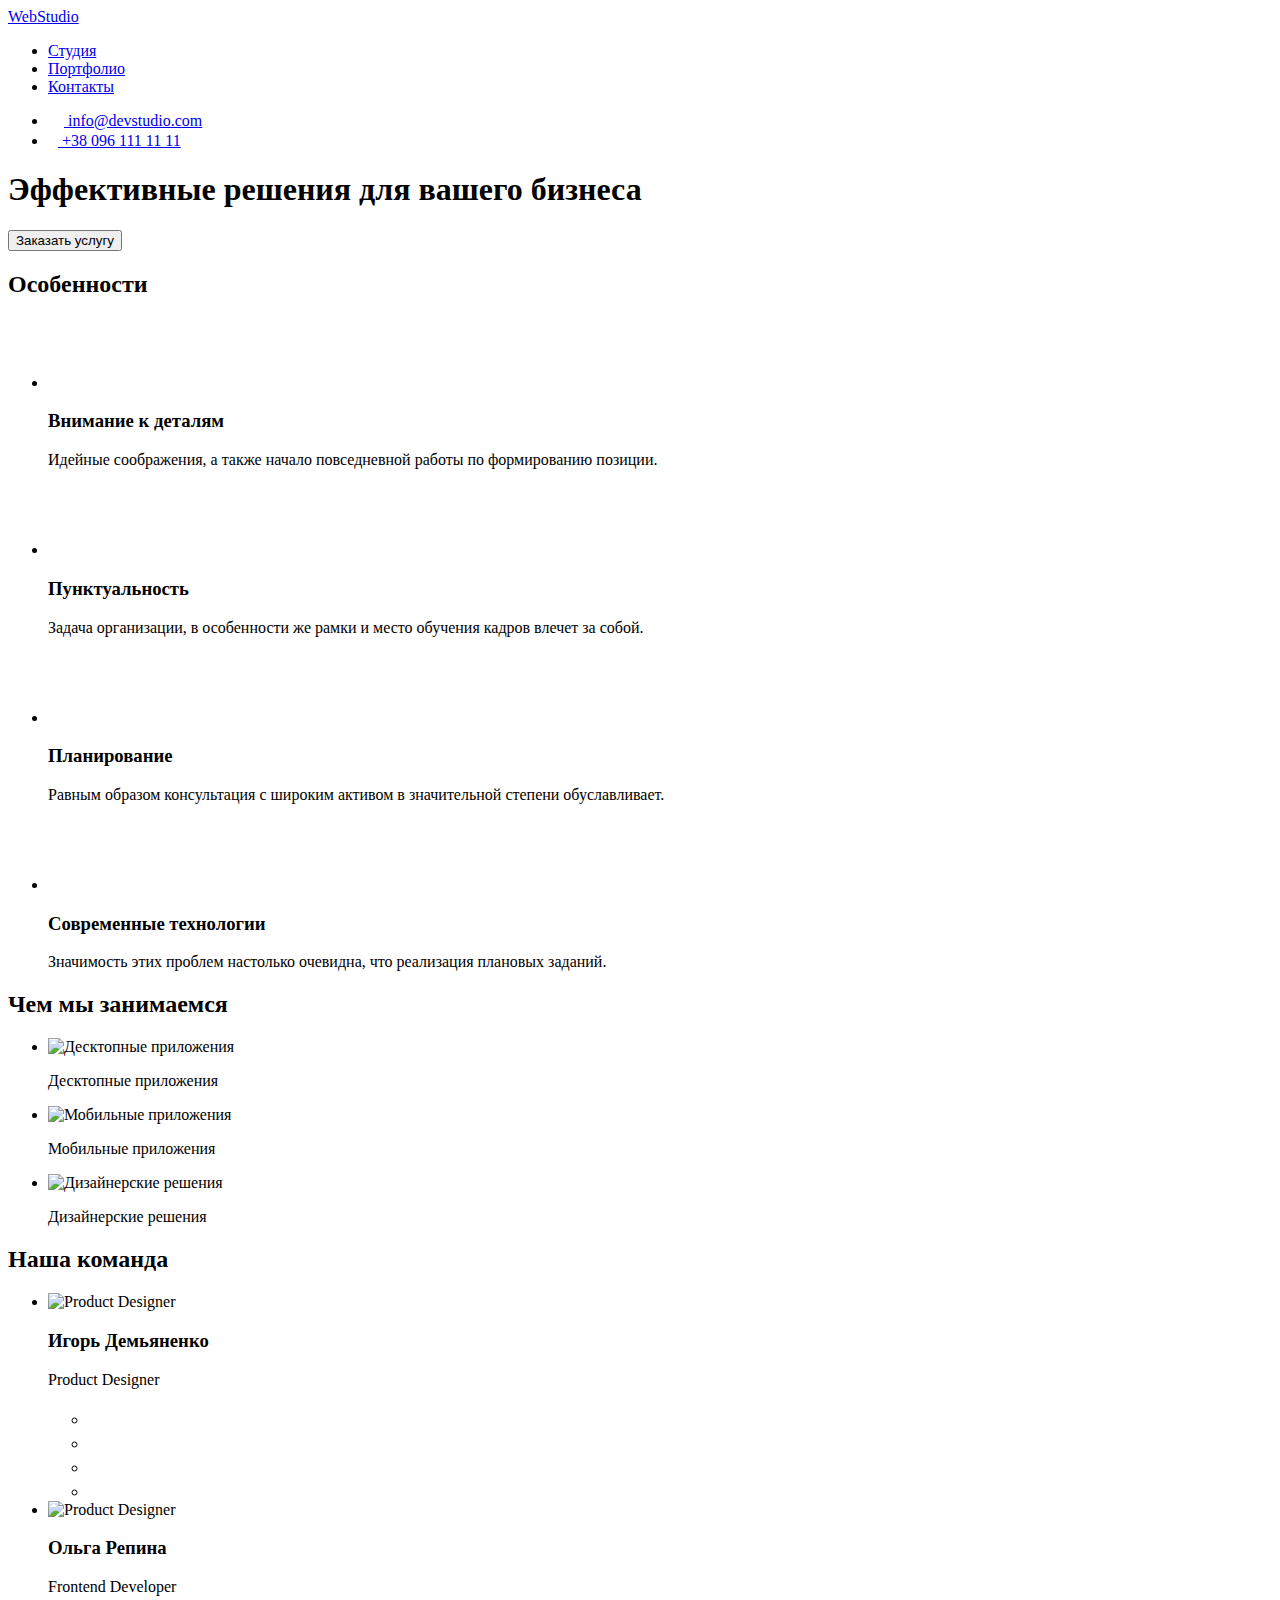
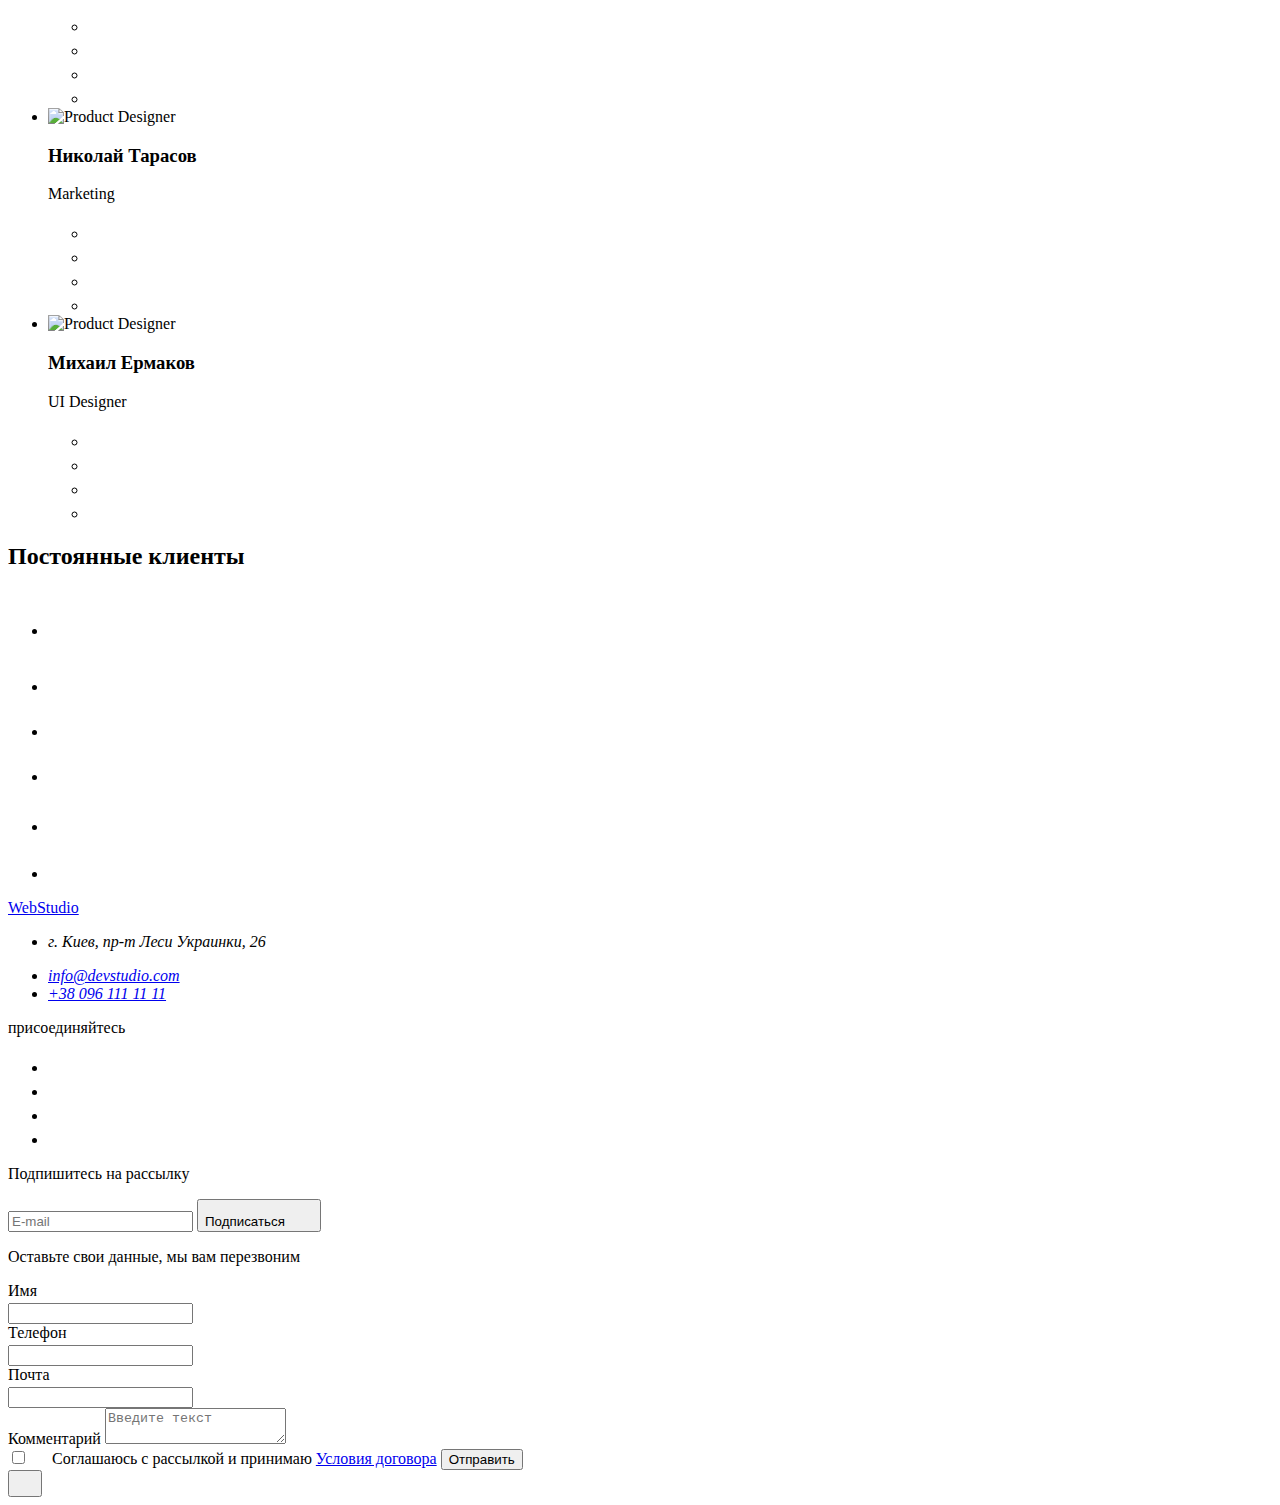
==== commit ce9aeb28: "hw07" ====
--- a/index.html
+++ b/index.html
@@ -1,472 +1,472 @@
 <!DOCTYPE html>
 <html lang="ru">
-    <head>
-        <meta charset="UTF-8">
-        <meta http-equiv="X-UA-Compatible" content="IE=edge">
-        <meta name="viewport" content="width=<device-width>, initial-scale=1.0">
-        
-        <link rel="preconnect" href="https://fonts.googleapis.com">
-        <link rel="preconnect" href="https://fonts.gstatic.com" crossorigin>
-        <link href="https://fonts.googleapis.com/css2?family=Raleway:wght@700&family=Roboto:wght@400;500;700;900&display=swap" rel="stylesheet">
-        <link 
-            rel="stylesheet" 
-            href="https://cdnjs.cloudflare.com/ajax/libs/modern-normalize/1.1.0/modern-normalize.min.css" 
-            integrity="sha512-wpPYUAdjBVSE4KJnH1VR1HeZfpl1ub8YT/NKx4PuQ5NmX2tKuGu6U/JRp5y+Y8XG2tV+wKQpNHVUX03MfMFn9Q==" 
-            crossorigin="anonymous" 
-            referrerpolicy="no-referrer"
-        />
-        <link rel="stylesheet" href="css/styles.css">
-        <title>Web Studio</title>
-    </head>
-    <body>
-        <header class="header">
+
+<head>
+    <meta charset="UTF-8">
+    <meta http-equiv="X-UA-Compatible" content="IE=edge">
+    <meta name="viewport" content="width=device-width, initial-scale=1.0">
+    <title>WebStudio</title>
+    <link rel="preconnect" href="https://fonts.googleapis.com">
+    <link rel="preconnect" href="https://fonts.gstatic.com" crossorigin>
+    <link href="https://fonts.googleapis.com/css2?family=Raleway:wght@700&family=Roboto:wght@400;500;700;900&display=swap"
+        rel="stylesheet">
+    <link rel="stylesheet" href="./css/main.min.css" />
+
+</head>
+
+<body>
+    <header class="header">
+        <div class="container wrap">
+            <nav class="wrap">
+                <a href="./index.html" class="logo"><span class="logo--color">Web</span>Studio</a>
+                <ul class="header-nav list">
+                    <li class="header-nav__item"><a href="./index.html" class="header-nav__link header-nav__link--current">Студия</a></li>
+                    <li class="header-nav__item"><a href="./portfolio.html" class="header-nav__link ">Портфолио</a></li>
+                    <li class="header-nav__item"><a href="#" class="header-nav__link">Контакты</a></li>
+                </ul>
+            </nav>
+            <ul class="contacts list">
+                <li class="contacts__item">
+                    <a href="mailto:info@devstudio.com" class="contacts__link"> 
+                         <svg class="contacts__icon" width="16" height="12">
+                             <use href="./img/sprite.svg#icon-envelope"></use>
+                         </svg>                       
+                        info@devstudio.com
+                    </a>
+                </li>
+                <li class="contacts__item">
+                    <a href="tel:+380961111111" class="contacts__link">
+                        <svg class="contacts__icon" width="10" height="16">
+                            <use href="./img/sprite.svg#icon-smartphone"></use>
+                        </svg>
+                    +38 096 111 11 11
+                    </a>
+                </li>
+            </ul>
+        </div>       
+    </header>
+    <main>
+        <section class="hero">
+            <div class="container ">
+                <h1 class="hero__tagline">Эффективные решения для вашего бизнеса</h1>
+                <button type="button" class="btn hero__btn" data-modal-open>Заказать услугу</button>
+            </div> 
+        </section>
+        <section class="section">
             <div class="container">
-                <div class="h-nav">
-                    <nav class="header-navigation">
-                        <a href="#" class="logo link"><span class="logo-fp">Web</span>Studio</a>
-                        <ul class="header-list">
-                            <li class="header-item"><a href="./index.html" class="studio-link link">Студия</a></li>
-                            <li class="header-item"><a href="./portfolio.html" class="header-link link">Портфолио</a></li>
-                            <li class="header-item"><a href="" class="header-link link">Контакты</a></li>
+                <h2 class="visually-hidden">Особенности</h2>
+                <ul class="about list">
+                    <li class="about__item">
+                        <div class="about__box">
+                            <svg  width="70" height="70">
+                                <use href="./img/sprite.svg#icon-antenna"></use>
+                            </svg>
+                        </div>
+                        <h3 class="about__title">Внимание к деталям</h3>
+                        <p class="about__text">Идейные соображения, а также начало повседневной работы по формированию позиции.</p>
+                    </li>
+                    <li class="about__item">
+                        <div class="about__box">
+                            <svg  width="70" height="70">
+                                <use href="./img/sprite.svg#icon-clock"></use>
+                            </svg>
+                        </div>
+                        <h3 class="about__title">Пунктуальность</h3>
+                        <p class="about__text">Задача организации, в особенности же рамки и место обучения кадров влечет за собой.</p>
+                    </li>
+                    <li class="about__item">
+                        <div class="about__box">
+                            <svg width="70" height="70">
+                                <use href="./img/sprite.svg#icon-diagram"></use>
+                            </svg>
+                        </div>
+                        <h3 class="about__title">Планирование</h3>
+                        <p class="about__text">Равным образом консультация с широким активом в значительной степени обуславливает.</p>
+                    </li>
+                    <li class="about__item">
+                        <div class="about__box">
+                            <svg  width="70" height="70">
+                                <use href="./img/sprite.svg#icon-astronaut"></use>
+                            </svg>
+                        </div>
+                        <h3 class="about__title">Современные технологии</h3>
+                        <p class="about__text">Значимость этих проблем настолько очевидна, что реализация плановых заданий.</p>
+                    </li>
+                </ul>
+            </div> 
+        </section>
+        <section class="section section-projects">     
+            <div class="container">
+                <h2 class="title">Чем мы занимаемся</h2>
+                <ul class="projects list">
+                    <li class="projects__item">
+                        <div class="projects__wrap">
+                            <img src="./img/studio/box1.jpg" alt="Десктопные приложения" width="370">
+                            <div class="background" >
+                                <p class="background__text">Десктопные приложения</p>
+                            </div>
+                        </div>  
+                    </li>
+                    <li class="projects__item">
+                        <div class="projects__wrap">
+                            <img src="./img/studio/box2.jpg" alt="Мобильные приложения" width="370">
+                            <div class="background">
+                                <p class="background__text">Мобильные приложения</p>
+                            </div>
+                        </div>
+                    </li>
+                    <li class="projects__item">
+                        <div class="projects__wrap">
+                            <img src="./img/studio/box3.jpg" alt="Дизайнерские решения" width="370">
+                            <div class="background">
+                                <p class="background__text">Дизайнерские решения</p>
+                            </div>
+                        </div>
+                    </li>
+                </ul>
+            </div>
+        </section>
+        <section class="team section">
+            <div class="container">
+                <h2 class="title">Наша команда</h2>
+            <ul class="team__list list">
+                <li class="team__item">
+                        <img src="./img/studio/img3.jpg" alt="Product Designer" width="270">
+                        <div class="team__wrap">
+                            <h3 class="team__name">Игорь Демьяненко</h3>
+                            <p class="team__position">Product Designer</p>
+                            <ul class="social list">
+                                <li class="social__item">
+                                    <a href="https://www.instagram.com/" class="social__link social__link--hover" target="_blank" rel="noopener noreferrer nofolow">
+                                        <svg class="social" width="20" height="20">
+                                            <use href="./img/sprite.svg#icon-instagram"></use>
+                                        </svg>
+                                    </a>
+                                </li>
+                                <li class="social__item">
+                                    <a href="https://twitter.com/" class="social__link social__link--hover" target="_blank" rel="noopener noreferrer nofolow">
+                                        <svg class="social" width="20" height="20">
+                                            <use href="./img/sprite.svg#icon-twitter"></use>
+                                        </svg>
+                                    </a>
+                                </li>
+                                <li class="social__item">
+                                    <a href="https://www.facebook.com/" class="social__link social__link--hover" target="_blank" rel="noopener noreferrer nofolow">
+                                        <svg class="social" width="20" height="20">
+                                            <use href="./img/sprite.svg#icon-facebook"></use>
+                                        </svg>
+                                    </a>
+                                </li>
+                                <li class="social__item">
+                                    <a href="https://www.linkedin.com/" class="social__link social__link--hover" target="_blank" rel="noopener noreferrer nofolow">
+                                        <svg class="social" width="20" height="20">
+                                            <use href="./img/sprite.svg#icon-linkedin"></use>
+                                        </svg>
+                                    </a>
+                                </li>
+                            </ul>
+                        </div>
+                </li>
+                <li class="team__item">
+                    <img src="./img/studio/img4.jpg" alt="Product Designer" width="270">
+                    <div class="team__wrap">
+                        <h3 class="team__name">Ольга Репина</h3>
+                        <p class="team__position">Frontend Developer</p>
+                        <ul class="social list">
+                            <li class="social__item">
+                                <a href="https://www.instagram.com/" class="social__link social__link--hover" target="_blank"
+                                    rel="noopener noreferrer nofolow">
+                                    <svg class="social" width="20" height="20">
+                                        <use href="./img/sprite.svg#icon-instagram"></use>
+                                    </svg>
+                                </a>
+                            </li>
+                            <li class="social__item">
+                                <a href="https://twitter.com/" class="social__link social__link--hover" target="_blank"
+                                    rel="noopener noreferrer nofolow">
+                                    <svg class="social" width="20" height="20">
+                                        <use href="./img/sprite.svg#icon-twitter"></use>
+                                    </svg>
+                                </a>
+                            </li>
+                            <li class="social__item">
+                                <a href="https://www.facebook.com/" class="social__link social__link--hover" target="_blank"
+                                    rel="noopener noreferrer nofolow">
+                                    <svg class="social" width="20" height="20">
+                                        <use href="./img/sprite.svg#icon-facebook"></use>
+                                    </svg>
+                                </a>
+                            </li>
+                            <li class="social__item">
+                                <a href="https://www.linkedin.com/" class="social__link social__link--hover" target="_blank"
+                                    rel="noopener noreferrer nofolow">
+                                    <svg class="social" width="20" height="20">
+                                        <use href="./img/sprite.svg#icon-linkedin"></use>
+                                    </svg>
+                                </a>
+                            </li>
                         </ul>
-                    </nav>
-                    <ul class="header-info">
-                        <li class="item">
-                            <a href="mailto:info@devstudio.com" class="header-contact link">
-                                <svg class="contact-icon-mail">
-                                    <use href="./images/symbol-defs.svg#mail"></use>
-                                </svg>
-                                info@devstudio.com
-                            </a>
+                    </div>
+                </li>
+                <li class="team__item">
+                    <img src="./img/studio/img5.jpg" alt="Product Designer" width="270">
+                    <div class="team__wrap">
+                        <h3 class="team__name">Николай Тарасов</h3>
+                        <p class="team__position">Marketing</p>
+                        <ul class="social list">
+                            <li class="social__item">
+                                <a href="https://www.instagram.com/" class="social__link social__link--hover" target="_blank"
+                                    rel="noopener noreferrer nofolow">
+                                    <svg class="social" width="20" height="20">
+                                        <use href="./img/sprite.svg#icon-instagram"></use>
+                                    </svg>
+                                </a>
+                            </li>
+                            <li class="social__item">
+                                <a href="https://twitter.com/" class="social__link social__link--hover" target="_blank"
+                                    rel="noopener noreferrer nofolow">
+                                    <svg class="social" width="20" height="20">
+                                        <use href="./img/sprite.svg#icon-twitter"></use>
+                                    </svg>
+                                </a>
+                            </li>
+                            <li class="social__item">
+                                <a href="https://www.facebook.com/" class="social__link social__link--hover" target="_blank"
+                                    rel="noopener noreferrer nofolow">
+                                    <svg class="social" width="20" height="20">
+                                        <use href="./img/sprite.svg#icon-facebook"></use>
+                                    </svg>
+                                </a>
+                            </li>
+                            <li class="social__item">
+                                <a href="https://www.linkedin.com/" class="social__link social__link--hover" target="_blank"
+                                    rel="noopener noreferrer nofolow">
+                                    <svg class="social" width="20" height="20">
+                                        <use href="./img/sprite.svg#icon-linkedin"></use>
+                                    </svg>
+                                </a>
+                            </li>
+                        </ul>
+                    </div>
+                </li>
+                <li class="team__item">
+                    <img src="./img/studio/img6.jpg" alt="Product Designer" width="270">
+                    <div class="team__wrap">
+                        <h3 class="team__name">Михаил Ермаков</h3>
+                        <p class="team__position">UI Designer</p>
+                        <ul class="social list">
+                            <li class="social__item">
+                                <a href="https://www.instagram.com/" class="social__link social__link--hover" target="_blank"
+                                    rel="noopener noreferrer nofolow">
+                                    <svg class="social" width="20" height="20">
+                                        <use href="./img/sprite.svg#icon-instagram"></use>
+                                    </svg>
+                                </a>
+                            </li>
+                            <li class="social__item">
+                                <a href="https://twitter.com/" class="social__link social__link--hover" target="_blank"
+                                    rel="noopener noreferrer nofolow">
+                                    <svg class="social" width="20" height="20">
+                                        <use href="./img/sprite.svg#icon-twitter"></use>
+                                    </svg>
+                                </a>
+                            </li>
+                            <li class="social__item">
+                                <a href="https://www.facebook.com/" class="social__link social__link--hover" target="_blank"
+                                    rel="noopener noreferrer nofolow">
+                                    <svg class="social" width="20" height="20">
+                                        <use href="./img/sprite.svg#icon-facebook"></use>
+                                    </svg>
+                                </a>
+                            </li>
+                            <li class="social__item">
+                                <a href="https://www.linkedin.com/" class="social__link social__link--hover" target="_blank"
+                                    rel="noopener noreferrer nofolow">
+                                    <svg class="social" width="20" height="20">
+                                        <use href="./img/sprite.svg#icon-linkedin"></use>
+                                    </svg>
+                                </a>
+                            </li>
+                        </ul>
+                    </div>
+                </li>
+            </ul>
+        </div>
+        </section>
+        <section class="section">
+            <div class="container">
+                <h2 class="title">Постоянные клиенты</h2>
+                <ul class="clients list">
+                    <li class="clients__item">
+                        <a class="clients__link" href="#" target="_blank" rel="noopener noreferrer nofolow">
+                            <svg class="clients__logo" width="41" height="46.7">
+                                <use href="./img/sprite.svg#icon-ya"></use>
+                            </svg>
+                        </a>
+                    </li>
+                    <li class="clients__item">
+                        <a class="clients__link " href="#" target="_blank" rel="noopener noreferrer nofolow">
+                            <svg class="clients__logo" width="40" height="52">
+                                <use href="./img/sprite.svg#icon-tagline"></use>
+                            </svg>
+                        </a>
+                    </li>
+                    <li class="clients__item">
+                        <a class="clients__link" href="#" target="_blank" rel="noopener noreferrer nofolow">
+                            <svg class="clients__logo" width="43.46" height="41.18">
+                                <use href="./img/sprite.svg#icon-company"></use>
+                            </svg>
+                        </a>
+                    </li>
+                    <li class="clients__item">
+                        <a class="clients__link" href="#" target="_blank" rel="noopener noreferrer nofolow">
+                            <svg class="clients__logo" width="84.44" height="40.62">
+                                <use href="./img/sprite.svg#icon-foster"></use>
+                            </svg>
+                        </a>
+                    </li>
+                    <li class="clients__item">
+                        <a class="clients__link" href="#" target="_blank" rel="noopener noreferrer nofolow">
+                            <svg class="clients__logo" width="62.54" height="45.437">
+                                <use href="./img/sprite.svg#icon-brand"></use>
+                            </svg>
+                        </a>
+                    </li>
+                    <li class="clients__item">
+                        <a class="clients__link" href="#" target="_blank" rel="noopener noreferrer nofolow">
+                            <svg class="clients__logo" width="93.79" height="43.93">
+                                <use href="./img/sprite.svg#icon-Object"></use>
+                            </svg>
+                        </a>
+                    </li>
+                </ul>
+            </div>
+        </section>
+    </main>
+    <footer class="footer">
+        <div class="container footer__contacts">
+            <div>
+                <a href="./index.html" class="logo logo--footer"><span class="logo--color">Web</span>Studio</a>
+                <address>
+                    <ul class="address list">
+                        <li class="address__item">
+                            <p class="address__text">г. Киев, пр-т Леси Украинки, 26</p>
                         </li>
-                        <li class="item">
-                            <a href="tel:+380961111111" class="header-contact link">
-                                <svg class="contact-icon-phone">
-                                    <use href="./images/symbol-defs.svg#smartphone"></use>
-                                </svg>
-                                +38 096 111 11 11
-                            </a>
+                        <li class="address__item"><a href="mailto:info@devstudio.com" class="address__link">info@devstudio.com</a>
                         </li>
+                        <li class="address__item"><a href="tel:+380961111111" class="address__link">+38 096 111 11 11</a></li>
                     </ul>
-                </div>
+                </address>
             </div>
-        </header>
-        <main>
-            <section class="hero">
-                <div class="container">
-                    <h1 class="hero-title">
-                        Эффективные решения для вашего бизнеса
-                    </h1>
-                    <button type="button" class="hero-button" data-modal-open>
-                        Заказать услугу
+    
+            <div class="social-footer">
+                <p class="footer__title">присоединяйтесь</p>
+                <ul class="social list">
+                    <li class="social__item">
+                        <a href="https://www.instagram.com/" class="social__link--footer social__link--hover" target="_blank"
+                            rel="noopener noreferrer nofolow">
+                            <svg class="social" width="20" height="20">
+                                <use href="./img/sprite.svg#icon-instagram"></use>
+                            </svg>
+                        </a>
+                    </li>
+                    <li class="social__item">
+                        <a href="https://twitter.com/" class="social__link--footer social__link--hover" target="_blank"
+                            rel="noopener noreferrer nofolow">
+                            <svg class="social" width="20" height="20">
+                                <use href="./img/sprite.svg#icon-twitter"></use>
+                            </svg>
+                        </a>
+                    </li>
+                    <li class="social__item">
+                        <a href="https://www.facebook.com/" class="social__link--footer social__link--hover" target="_blank"
+                            rel="noopener noreferrer nofolow">
+                            <svg class="social" width="20" height="20">
+                                <use href="./img/sprite.svg#icon-facebook"></use>
+                            </svg>
+                        </a>
+                    </li>
+                    <li class="social__item">
+                        <a href="https://www.linkedin.com/" class="social__link--footer social__link--hover" target="_blank"
+                            rel="noopener noreferrer nofolow">
+                            <svg class="social" width="20" height="20">
+                                <use href="./img/sprite.svg#icon-linkedin"></use>
+                            </svg>
+                        </a>
+                    </li>
+                </ul>
+            </div>
+    
+            <div class="sign-up">
+                <p class="footer__title">Подпишитесь на рассылку</p>
+                <form class="input">
+                    <label for="mail"></label>
+                    <input class="input__footer" type="email" name="mail" id="mail" placeholder="E-mail" />
+                    <button type="submit" class=" btn input__btn">
+                        Подписаться
+                        <svg class="input__icon" width="24" height="24">
+                            <use href="./img/sprite.svg#icon-plane"></use>
+                        </svg>
                     </button>
-                </div>  
-            </section>
-            <section class="section peculiarities">
-                <div class="container">
-                    <h2 class="visually-hidden">
-                        Особенности
-                    </h2>
-                    <ul class="peculiarities-icon-list">
-                        <li class="peculiarities-icon">
-                            <div class="peculiarities-icon-container">
-                                <svg  class="antenna">
-                                    <use href="./images/symbol-defs.svg#antenna"></use>
-                                </svg>
-                            </div>
-                        </li>
-                        <li class="peculiarities-icon">
-                            <div class="peculiarities-icon-container">
-                                <svg  class="clock">
-                                    <use href="./images/symbol-defs.svg#clock"></use>
-                                </svg>
-                            </div>
-                        </li>
-                        <li class="peculiarities-icon">
-                            <div class="peculiarities-icon-container">
-                                <svg  class="diagram">
-                                    <use href="./images/symbol-defs.svg#diagram"></use>
-                                </svg>
-                            </div>
-                        </li>
-                        <li class="peculiarities-icon">
-                            <div class="peculiarities-icon-container">
-                                <svg  class="astronaut">
-                                    <use href="./images/symbol-defs.svg#astronaut"></use>
-                                </svg>
-                            </div>
-                        </li>
-                    </ul>                    
-                    <ul class="peculiarities-list">
-                        <li class="peculiarities-item">
-                            <h3 class="peculiarities-title">Внимание к деталям</h3>
-                            <p class="peculiarities-info">Идейные соображения, а также начало повседневной работы по формированию позиции.</p>
-                        </li>
-                        <li class="peculiarities-item">
-                            <h3 class="peculiarities-title">Пунктуальность</h3>
-                            <p class="peculiarities-info">Задача организации, в особенности же рамки и место обучения кадров влечет за собой.</p>
-                        </li>
-                        <li class="peculiarities-item">
-                            <h3 class="peculiarities-title">Планирование</h3>
-                            <p class="peculiarities-info">Равным образом консультация с широким активом в значительной степени обуславливает.</p>
-                        </li>
-                        <li class="peculiarities-item">
-                            <h3 class="peculiarities-title">Современные технологии</h3>
-                            <p class="peculiarities-info">Значимость этих проблем настолько очевидна, что реализация плановых заданий.</p>
-                        </li>
-                    </ul>
-                </div>
-            </section>
-            <section class="section skills">
-                <div class="container">
-                    <h3 class="skills-title">
-                        Чем мы занимаемся
-                    </h3>
-                    <ul class="skills-list">
-                        <li class="img">
-                            <img src="./images/box1.jpg" alt="box1" width="370" height="294">
-                            <div class="skills-description-container">
-                                <p class="skills-description">десктопные приложения</p>
-                            </div>
-                        </li>
-                        <li class="img">
-                            <img src="./images/box2.jpg" alt="box2" width="370" height="294">
-                            <div class="skills-description-container">
-                                <p class="skills-description">мобильные приложения</p>
-                            </div>
-                        </li>
-                        <li class="img">
-                            <img src="./images/box3.jpg" alt="box3" width="370" height="294">
-                            <div class="skills-description-container">
-                                <p class="skills-description">дизайнерские решения</p>
-                            </div>
-                        </li>
-                    </ul>
-                </div>
-            </section>
-            <section class="section team">
-                <div class="container">
-                    <h2 class="team-title">Наша команда</h2>
-                        <ul class="team-list">
-                            <li class="team-item">
-                                <div class="team-box">
-                                    <img src="./images/igor.jpg" alt="igor" width="270" height="260">
-                                    <h3 class="master">
-                                        Игорь Демьяненко
-                                    </h3>
-                                    <p lang="en" class="job">Product Designer</p>
-                                    <ul class="social-list">
-                                        <li class="team-social-item">
-                                            <a href="" class="team-social-link">
-                                                <svg class="team-social-icon">
-                                                    <use href="./images/symbol-defs.svg#team-inst"></use>
-                                                </svg>
-                                            </a>
-                                        </li>
-                                        <li class="team-social-item">
-                                            <a href="" class="team-social-link">
-                                                <svg class="team-social-icon">
-                                                    <use href="./images/symbol-defs.svg#team-twitter"></use>
-                                                </svg>
-                                            </a>
-                                        </li>
-                                        <li class="team-social-item">
-                                            <a href="" class="team-social-link">
-                                                <svg class="team-social-icon">
-                                                    <use href="./images/symbol-defs.svg#team-facebook"></use>
-                                                </svg>
-                                            </a>
-                                        </li>
-                                        <li class="team-social-item">
-                                            <a href="" class="team-social-link">
-                                                <svg class="team-social-icon">
-                                                    <use href="./images/symbol-defs.svg#team-linked"></use>
-                                                </svg>
-                                            </a>
-                                        </li>
-                                    </ul>
-                                </div>
-                            </li>                           
-                            <li class="team-item">
-                                <div class="team-box">
-                                    <img src="./images/olga.jpg" alt="olga" width="270" height="260">
-                                    <h3 class="master">
-                                        Ольга Репина
-                                    </h3>
-                                    <p lang="en" class="job">Frontend Developer</p>
-                                    <ul class="social-list">
-                                        <li class="team-social-item">
-                                            <a href="" class="team-social-link">
-                                                <svg class="team-social-icon">
-                                                    <use href="./images/symbol-defs.svg#team-inst"></use>
-                                                </svg>
-                                            </a>
-                                        </li>
-                                        <li class="team-social-item">
-                                            <a href="" class="team-social-link">
-                                                <svg class="team-social-icon">
-                                                    <use href="./images/symbol-defs.svg#team-twitter"></use>
-                                                </svg>
-                                            </a>
-                                        </li>
-                                        <li class="team-social-item">
-                                            <a href="" class="team-social-link">
-                                                <svg class="team-social-icon">
-                                                    <use href="./images/symbol-defs.svg#team-facebook"></use>
-                                                </svg>
-                                            </a>
-                                        </li>
-                                        <li class="team-social-item">
-                                            <a href="" class="team-social-link">
-                                                <svg class="team-social-icon">
-                                                    <use href="./images/symbol-defs.svg#team-linked"></use>
-                                                </svg>
-                                            </a>
-                                        </li>
-                                    </ul>
-                                </div>
-                            </li>                           
-                            <li class="team-item">
-                                <div class="team-box">
-                                    <img src="./images/kolya.jpg" alt="kolya" width="270" height="260">
-                                    <h3 class="master">
-                                        Николай Тарасов
-                                    </h3>
-                                    <p lang="en" class="job">Marketing</p>
-                                    <ul class="social-list">
-                                        <li class="team-social-item">
-                                            <a href="" class="team-social-link">
-                                                <svg class="team-social-icon">
-                                                    <use href="./images/symbol-defs.svg#team-inst"></use>
-                                                </svg>
-                                            </a>
-                                        </li>
-                                        <li class="team-social-item">
-                                            <a href="" class="team-social-link">
-                                                <svg class="team-social-icon">
-                                                    <use href="./images/symbol-defs.svg#team-twitter"></use>
-                                                </svg>
-                                            </a>
-                                        </li>
-                                        <li class="team-social-item">
-                                            <a href="" class="team-social-link">
-                                                <svg class="team-social-icon">
-                                                    <use href="./images/symbol-defs.svg#team-facebook"></use>
-                                                </svg>
-                                            </a>
-                                        </li>
-                                        <li class="team-social-item">
-                                            <a href="" class="team-social-link">
-                                                <svg class="team-social-icon">
-                                                    <use href="./images/symbol-defs.svg#team-linked"></use>
-                                                </svg>
-                                            </a>
-                                        </li>
-                                    </ul>
-                                </div>
-                            </li>                           
-                            <li class="team-item">
-                                <div class="team-box">
-                                    <img src="./images/misha.jpg" alt="misha" width="270" height="260">
-                                    <h3 class="master">
-                                        Михаил Ермаков
-                                    </h3>
-                                    <p lang="en" class="job">UI Designer</p>
-                                    <ul class="social-list">
-                                        <li class="team-social-item">
-                                            <a href="" class="team-social-link">
-                                                <svg class="team-social-icon">
-                                                    <use href="./images/symbol-defs.svg#team-inst"></use>
-                                                </svg>
-                                            </a>
-                                        </li>
-                                        <li class="team-social-item">
-                                            <a href="" class="team-social-link">
-                                                <svg class="team-social-icon">
-                                                    <use href="./images/symbol-defs.svg#team-twitter"></use>
-                                                </svg>
-                                            </a>
-                                        </li>
-                                        <li class="team-social-item">
-                                            <a href="" class="team-social-link">
-                                                <svg class="team-social-icon">
-                                                    <use href="./images/symbol-defs.svg#team-facebook"></use>
-                                                </svg>
-                                            </a>
-                                        </li>
-                                        <li class="team-social-item">
-                                            <a href="" class="team-social-link">
-                                                <svg class="team-social-icon">
-                                                    <use href="./images/symbol-defs.svg#team-linked"></use>
-                                                </svg>
-                                            </a>
-                                        </li>
-                                    </ul>
-                                </div>
-                            </li>                           
-                        </ul>
-                </div>
-            </section>
-            <section class="section">
-                <div class="container">
-                    <h2 class="client-title">Постоянные клиенты</h2>
-                    <ul class="client-list">
-                        <li class="client-item">
-                            <a href="" class="client-link">
-                                <svg class="client">
-                                    <use href="./images/symbol-defs.svg#client1"></use>
-                                </svg>
-                            </a>
-                        </li>
-                        <li class="client-item">
-                            <a href="" class="client-link">
-                                <svg class="client">
-                                    <use href="./images/symbol-defs.svg#client2"></use>
-                                </svg>
-                            </a>
-                        </li>
-                        <li class="client-item">
-                            <a href="" class="client-link">
-                                <svg class="client">
-                                    <use href="./images/symbol-defs.svg#client3"></use>
-                                </svg>
-                            </a>
-                        </li>
-                        <li class="client-item">
-                            <a href="" class="client-link">
-                                <svg class="client">
-                                    <use href="./images/symbol-defs.svg#client4"></use>
-                                </svg>
-                            </a>
-                        </li>
-                        <li class="client-item">
-                            <a href="" class="client-link">
-                                <svg class="client">
-                                    <use href="./images/symbol-defs.svg#client5"></use>
-                                </svg>
-                            </a>
-                        </li>
-                        <li class="client-item">
-                            <a href="" class="client-link">
-                                <svg class="client">
-                                    <use href="./images/symbol-defs.svg#client6"></use>
-                                </svg>
-                            </a>
-                        </li>
-                    </ul>
-                </div>
-            </section>
-        </main>
-        <footer class="footer">
-            <div class="container footer-info">
-                <div class="footer-adress">
-                    <a href="" class="f-logo link"><span class="logo-fp">Web</span>Studio</a>
-                    <adress class="adress">
-                        <ul class="footer-list">
-                            <li class="footer-item"><a href="https://goo.gl/maps/dwcq7uRPDEBR1ieU6" target="_blank" rel="noopener noreferrer nofollow" class="footer-map link">г. Киев, пр-т Леси Украинки, 26</a></li>
-                            <li class="footer-item"><a href="mailto:info@example.com" class="footer-link link">info@example.com</a></li>
-                            <li class="footer-item"><a href="tel:+380991111111" class="footer-link link">+38 099 111 11 11</a></li>
-                        </ul>
-                    </adress>
-                </div>
-                <div class="footer-social">
-                    <p class="join">Присоединяйтесь</p>
-                    <ul class="f-social-list">
-                        <li class="f-social-item">
-                            <a href="" class="f-social-link">
-                                <svg class="f-social-icon">
-                                    <use href="./images/symbol-defs.svg#f-inst"></use>
-                                </svg>
-                            </a>
-                        </li>
-                        <li class="f-social-item">
-                            <a href="" class="f-social-link">
-                                <svg class="f-social-icon">
-                                    <use href="./images/symbol-defs.svg#f-twitter"></use>
-                                </svg>
-                            </a>
-                        </li>
-                        <li class="f-social-item">
-                            <a href="" class="f-social-link">
-                                <svg class="f-social-icon">
-                                    <use href="./images/symbol-defs.svg#f-facebook"></use>
-                                </svg>
-                            </a>
-                        </li>
-                        <li class="f-social-item">
-                            <a href="" class="f-social-link">
-                                <svg class="f-social-icon">
-                                    <use href="./images/symbol-defs.svg#f-linked"></use>
-                                </svg>
-                            </a>
-                        </li>
-                    </ul>
-                </div>
-                <div class="footer-sign-up">
-                    <p class="join">Подпишитесь на рассылку</p>
-                    <form class="footer-wrap">
-                        <label for="mail" class="label-mail"></label>
-                        <input class="input-footer" type="email" name="mail" id="mail" placeholder="E-mail">
-                        <button type="submit" class="sign-button">
-                            Подписаться
-                            <svg class="sign-up-button" width="24" height="24">
-                                <use href="./images/symbol-defs.svg#icon-plane"></use>
-                            </svg>
-                        </button>
-                    </form>
-                    
-                </div>
+                </form>
+    
             </div>
-        </footer>
-        <div class="backdrop is-hidden" data-modal>
-            <div class="modal">
-                <p class="modal-title">Оставьте свои данные, мы вам перезвоним</p>
-                <form class="modal-form">
-
-                    <label for="name" class="modal-name">Имя</label>
-                <div class="modal-wrap">
-                    <input class="input-modal" type="text" name="name" id="name">
-                    <svg class="name-icon" width="18" height="18">
-                        <use href="./images/symbol-defs.svg#icon-name"></use>
+        </div>
+    </footer>
+    <div class="backdrop is-hidden" data-modal>
+        <div class="modal">
+            <p class="modal__title">Оставьте свои данные, мы вам перезвоним</p>
+            <form class="modal__form">
+                
+                    <label for="name" class="modal__name">Имя</label>
+                <div class="modal__wrap">
+                    <input class="modal__input" type="text" name="name" id="name" />
+                    <svg class="modal__icon" width="18" height="18">
+                        <use href="./img/sprite.svg#icon-name"></use>
                     </svg>
                 </div>
                 
-                    <label for="tel" class="modal-name">Телефон</label>
-                <div class="modal-wrap">
-                    <input class="input-modal" type="tel" name="tel" id="tel">
-                    <svg class="name-icon" width="18" height="18">
-                        <use href="./images/symbol-defs.svg#icon-phone"></use>
+                    <label for="tel" class="modal__name">Телефон</label>
+                <div class="modal__wrap">
+                    <input class="modal__input" type="tel" name="tel" id="tel" />
+                    <svg class="modal__icon" width="18" height="18">
+                        <use href="./img/sprite.svg#icon-phone"></use>
                     </svg>
                 </div>
                 
-                    <label for="email" class="modal-name">Почта</label>
-                <div class="modal-wrap">
-                    <input class="input-modal" type="email" name="email" id="email">
-                    <svg class="name-icon" width="18" height="18">
-                        <use href="./images/symbol-defs.svg#icon-mail"></use>
+                    <label for="email" class="modal__name">Почта</label>
+                <div class="modal__wrap">
+                    <input class="modal__input" type="email" name="email" id="email" />
+                    <svg class="modal__icon" width="18" height="18">
+                        <use href="./img/sprite.svg#icon-mail"></use>
                     </svg>
                 </div>
-                <div class="modal-wrap">
-                    <label for="comment" class="modal-name">Комментарий</label>
-                    <textarea class="comment-field" name="comment" id="comment" placeholder="Введите текст"></textarea> 
+                <div class="modal__wrap">
+                    <label for="comment" class="modal__name">Комментарий</label>
+                    <textarea class="modal__textarea" name="comment" id="comment" placeholder="Введите текст"></textarea> 
                 </div>
                 
-                    <label class="modal-wrap policy">
-                        <input class="checkbox" type="checkbox" name="check" value="check">
-                        <svg class="checked" width="16" height="15">
-                            <use href="./images/symbol-defs.svg#icon-check"></use>
+                    <label class="checkbox">
+                        <input class="checkbox__input" type="checkbox" name="check" value="check">
+                        <svg class="checkbox__icon" width="16" height="15">
+                            <use href="./img/sprite.svg#icon-check"></use>
                         </svg>
-                        <span class="about-text">Соглашаюсь с рассылкой и принимаю&nbsp;</span><a href="" class="terms">Условия договора</a>
-                    </label>
-                <button type="submit" class="modal-button">Отправить</button>
+                        <span class="checkbox__text">Соглашаюсь с рассылкой и принимаю&nbsp;</span><a href="#" class="checkbox__link">Условия договора</a>
+                    </label>  
+                <button type="submit" class="btn modal__btn">
+                    Отправить
+                </button>
             </form>
-                <button type="button" class="close-button" data-modal-close>
-                    <svg class="close-modal" width="11" height="11">
-                            <use href="./images/symbol-defs.svg#close"></use>
-                        </svg>
-                </button>
-            </div>
+            <button type="button" class="close-btn" data-modal-close>
+                <svg class="close-modal" width="18" height="18">
+                        <use href="./img/sprite.svg#icon-close"></use>
+                    </svg>
+            </button>
         </div>
-        <script src="./js/modal.js"></script>
-    </body>
+    </div>
+    
+    
+<script src="./js/modal.js"></script>
+</body>
+
 </html>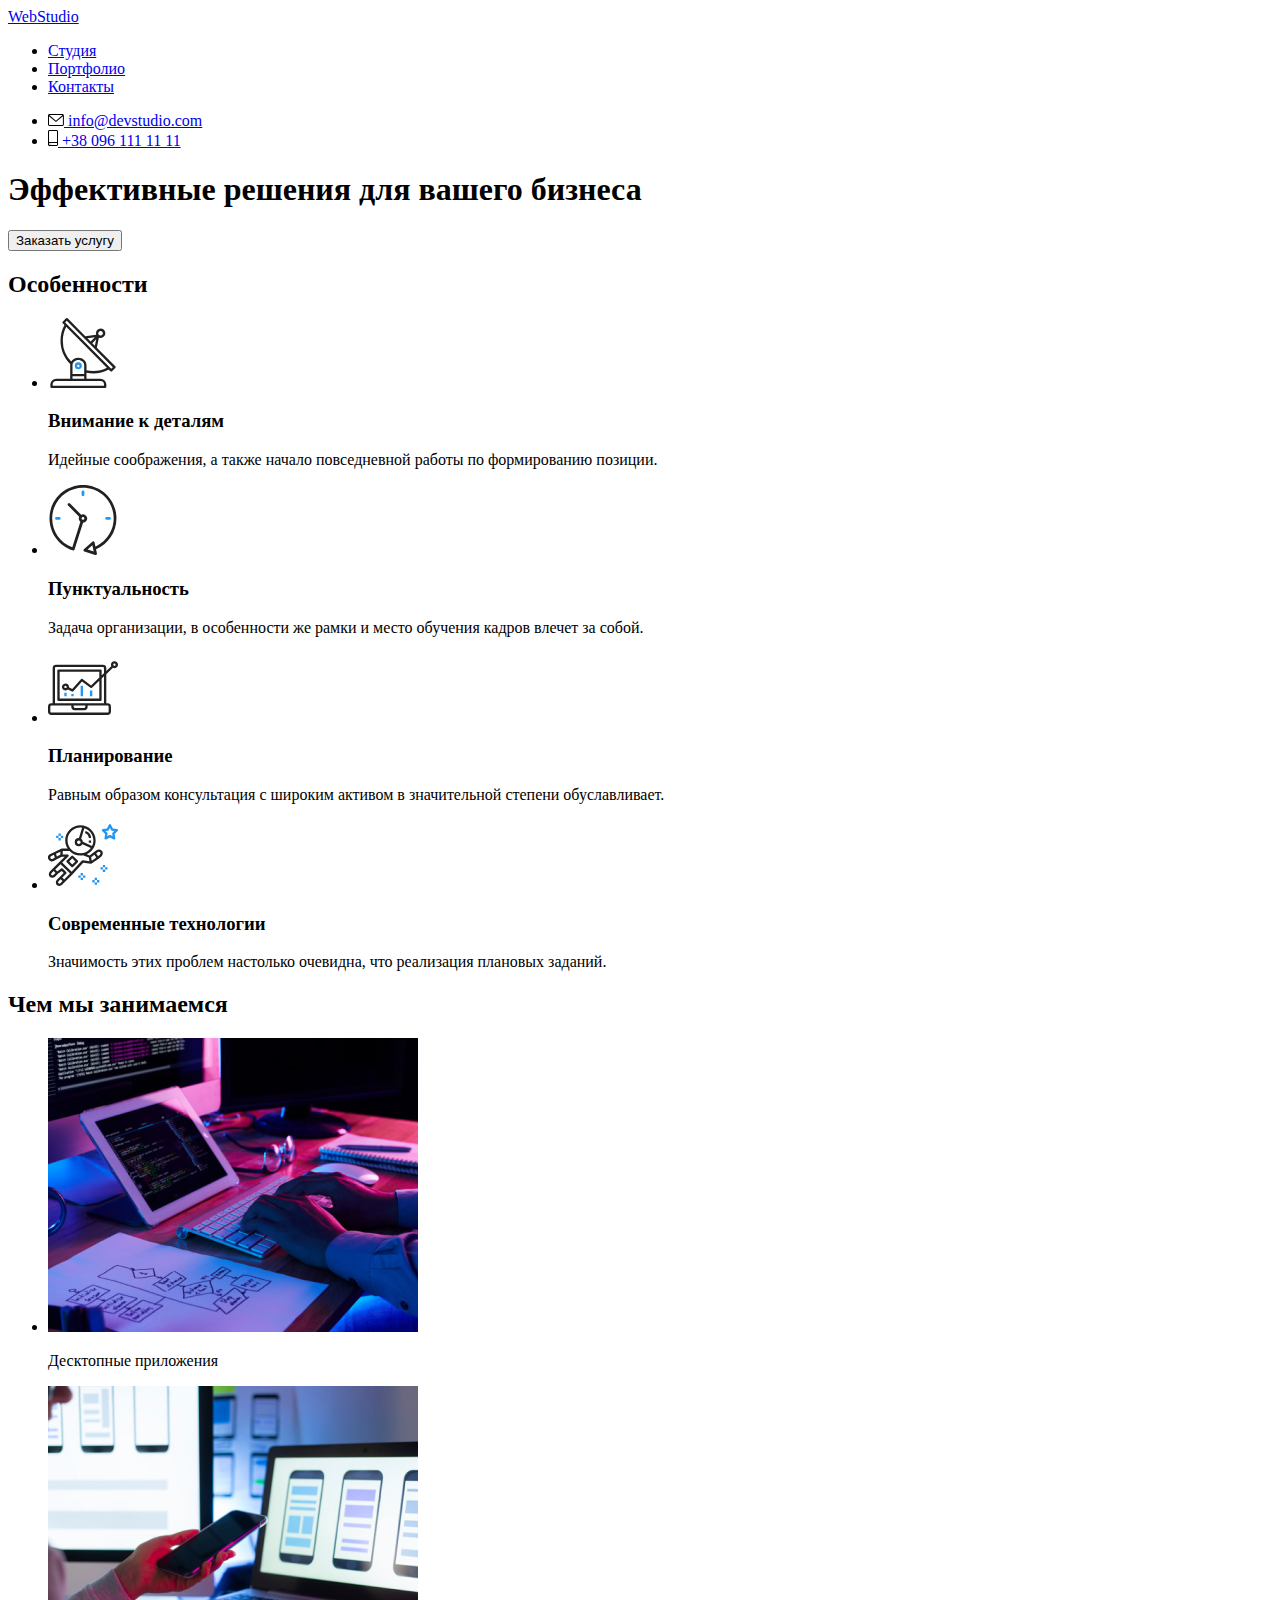
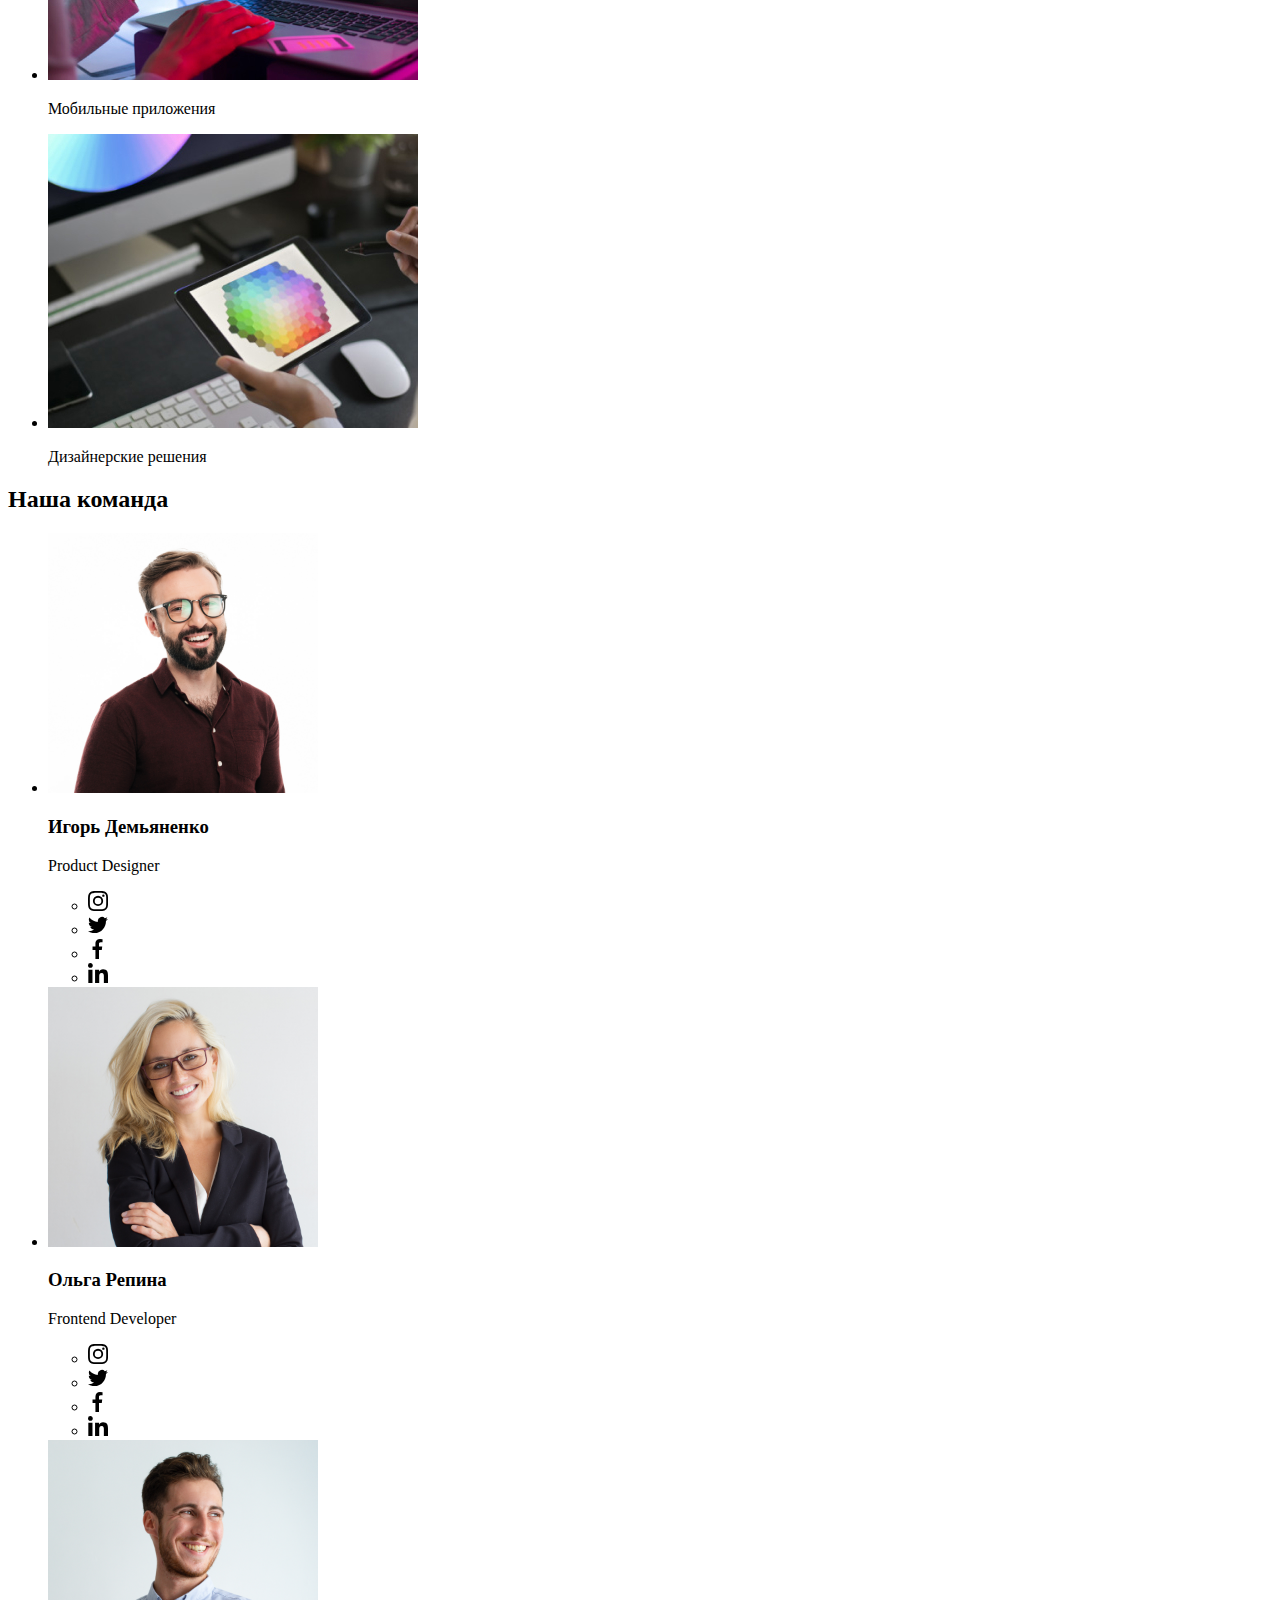
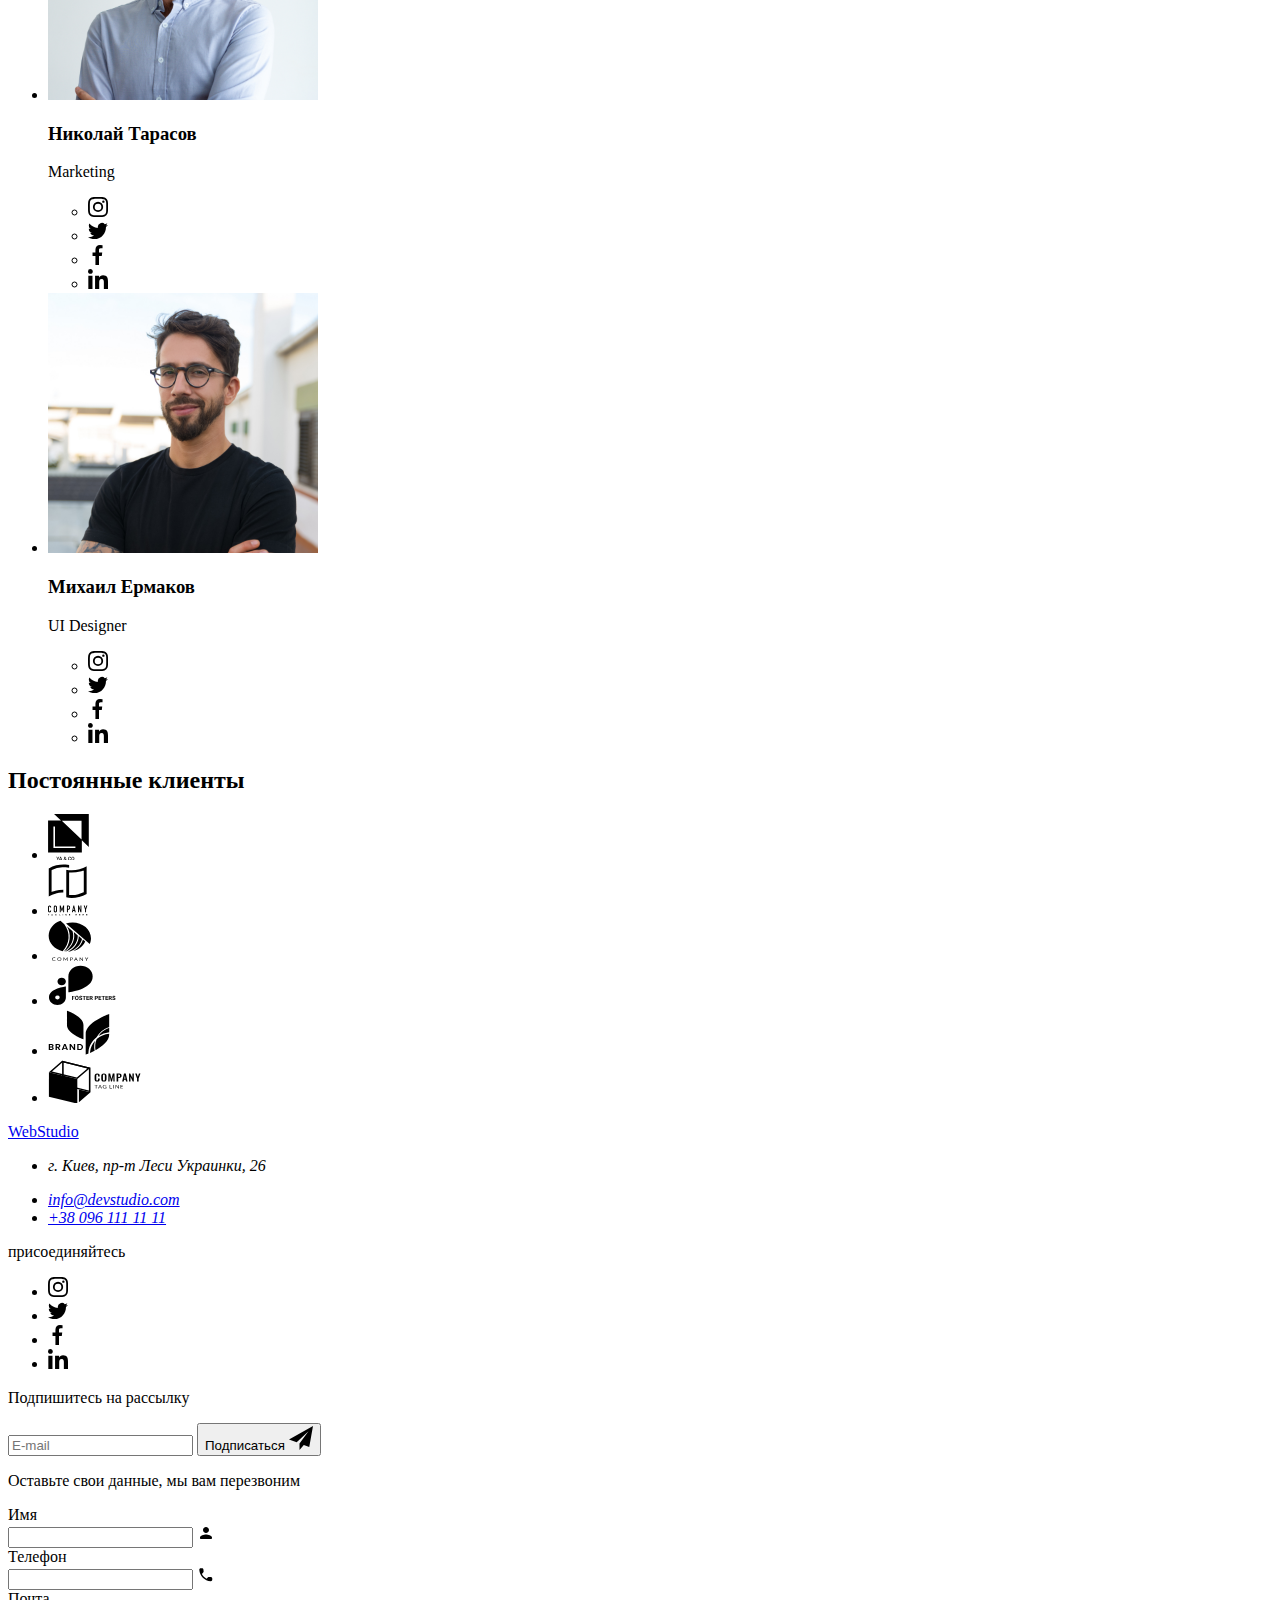
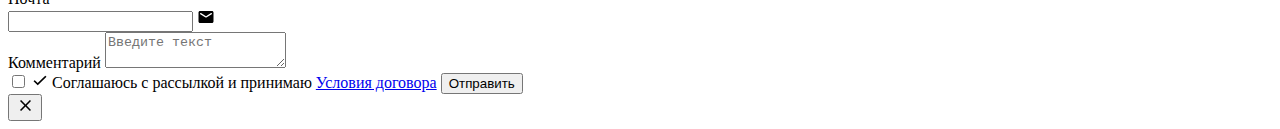
==== commit 4114c721: "hw07" ====
--- a/index.html
+++ b/index.html
@@ -5,7 +5,7 @@
     <meta charset="UTF-8">
     <meta http-equiv="X-UA-Compatible" content="IE=edge">
     <meta name="viewport" content="width=device-width, initial-scale=1.0">
-    <title>WebStudio</title>
+    <title>Homework</title>
     <link rel="preconnect" href="https://fonts.googleapis.com">
     <link rel="preconnect" href="https://fonts.gstatic.com" crossorigin>
     <link href="https://fonts.googleapis.com/css2?family=Raleway:wght@700&family=Roboto:wght@400;500;700;900&display=swap"
@@ -413,6 +413,7 @@
             </div>
         </div>
     </footer>
+
     <div class="backdrop is-hidden" data-modal>
         <div class="modal">
             <p class="modal__title">Оставьте свои данные, мы вам перезвоним</p>
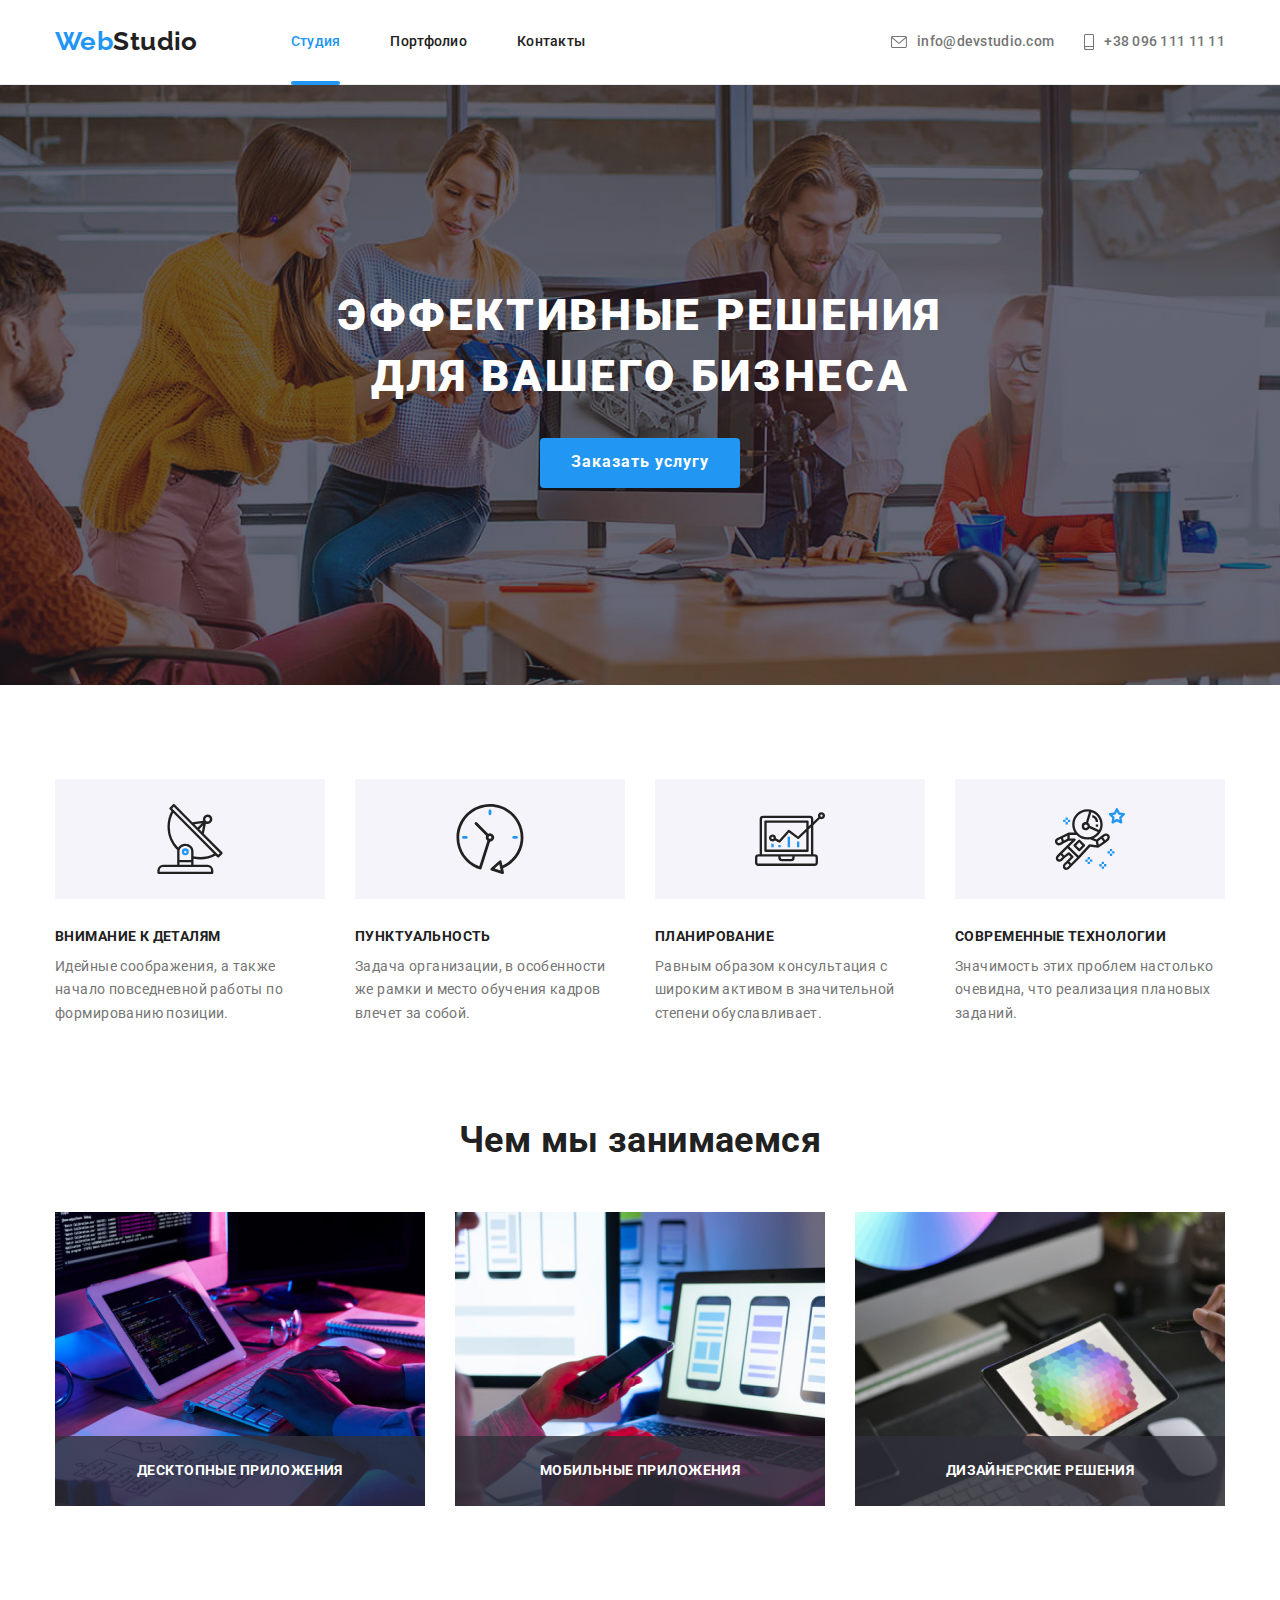
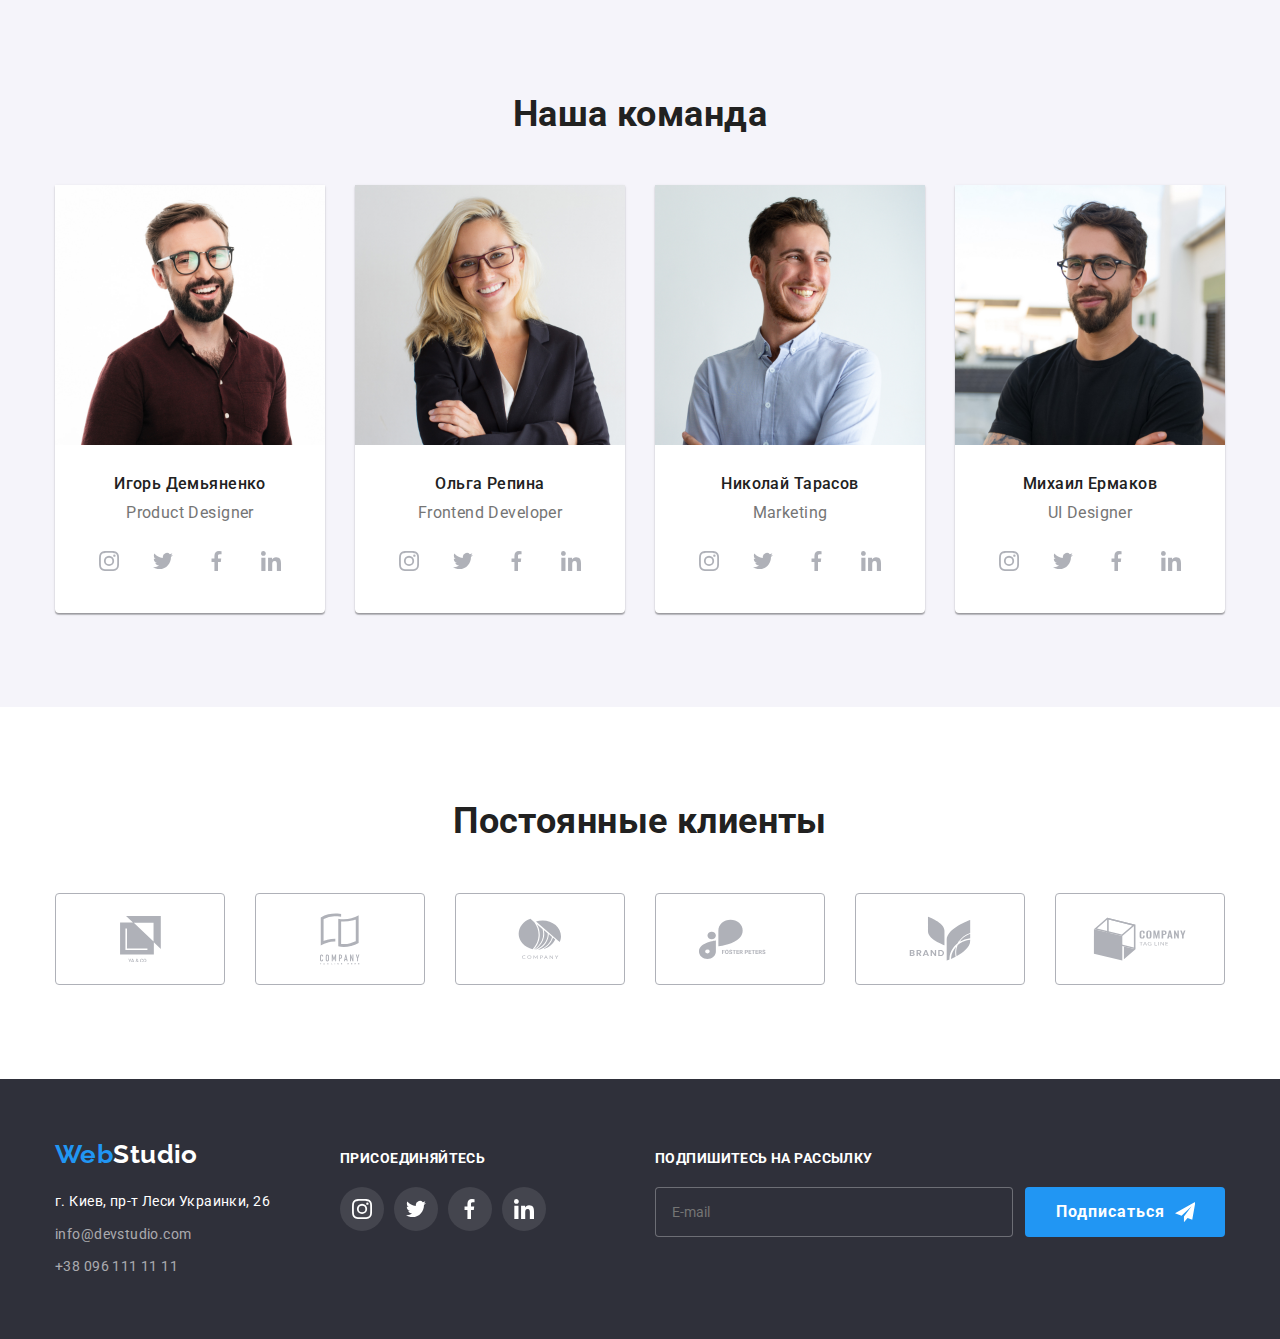
==== commit 1ea39627: "hw07" ====
--- a/index.html
+++ b/index.html
@@ -5,7 +5,7 @@
     <meta charset="UTF-8">
     <meta http-equiv="X-UA-Compatible" content="IE=edge">
     <meta name="viewport" content="width=device-width, initial-scale=1.0">
-    <title>Homework</title>
+    <title>WebStudio</title>
     <link rel="preconnect" href="https://fonts.googleapis.com">
     <link rel="preconnect" href="https://fonts.gstatic.com" crossorigin>
     <link href="https://fonts.googleapis.com/css2?family=Raleway:wght@700&family=Roboto:wght@400;500;700;900&display=swap"
--- a/css/main.min.css
+++ b/css/main.min.css
@@ -0,0 +1,7 @@
+/*! modern-normalize v1.1.0 | MIT License | https://github.com/sindresorhus/modern-normalize */*,::before,::after{-webkit-box-sizing:border-box;box-sizing:border-box}html{line-height:1.15;-webkit-text-size-adjust:100%;-moz-tab-size:4;-o-tab-size:4;tab-size:4}body{margin:0;font-family:system-ui,-apple-system,"Segoe UI",Roboto,Helvetica,Arial,sans-serif,"Apple Color Emoji","Segoe UI Emoji"}hr{height:0;color:inherit}abbr[title]{-webkit-text-decoration:underline dotted;text-decoration:underline dotted}b,strong{font-weight:bolder}code,kbd,samp,pre{font-family:ui-monospace,
+ SFMono-Regular,
+ Consolas,
+ 'Liberation Mono',
+ Menlo,
+ monospace;font-size:1em}small{font-size:80%}sub,sup{font-size:75%;line-height:0;position:relative;vertical-align:baseline}sub{bottom:-0.25em}sup{top:-0.5em}table{text-indent:0;border-color:inherit}button,input,optgroup,select,textarea{font-family:inherit;font-size:100%;line-height:1.15;margin:0}button,select{text-transform:none}button,[type='button'],[type='reset'],[type='submit']{-webkit-appearance:button}::-moz-focus-inner{border-style:none;padding:0}:-moz-focusring{outline:1px dotted ButtonText}:-moz-ui-invalid{box-shadow:none}legend{padding:0}progress{vertical-align:baseline}::-webkit-inner-spin-button,::-webkit-outer-spin-button{height:auto}[type='search']{-webkit-appearance:textfield;outline-offset:-2px}::-webkit-search-decoration{-webkit-appearance:none}::-webkit-file-upload-button{-webkit-appearance:button;font:inherit}summary{display:list-item}body{font-family:"Roboto",sans-serif;background-color:#fff;color:#757575;font-size:14px;letter-spacing:0.03em}.container{width:1200px;padding-left:15px;padding-right:15px;margin:0 auto}.visually-hidden{position:absolute;width:1px;height:1px;margin:-1px;border:0;padding:0;white-space:nowrap;-webkit-clip-path:inset(100%);clip-path:inset(100%);clip:rect(0 0 0 0);overflow:hidden}.list{list-style-type:none;margin:0;padding:0}.section{padding-top:94px;padding-bottom:94px}.title{font-weight:700;font-size:36px;line-height:1.16;text-align:center;color:#212121;margin-bottom:50px}h1,h2,h3,h4,h5,h6,p{margin:0}img{display:block;max-width:100%;height:auto}.hero__btn,.modal__btn,.input__btn{height:50px;width:200px;font-weight:700;font-size:16px;line-height:1.8;letter-spacing:0.06em;color:#fff;background-color:#2196f3;cursor:pointer;-webkit-box-align:center;-ms-flex-align:center;align-items:center;border-radius:4px;border:2px solid transparent;-webkit-transition:background-color 250ms cubic-bezier(0.4, 0, 0.2, 1),-webkit-box-shadow 250ms cubic-bezier(0.4, 0, 0.2, 1);transition:background-color 250ms cubic-bezier(0.4, 0, 0.2, 1),-webkit-box-shadow 250ms cubic-bezier(0.4, 0, 0.2, 1);transition:box-shadow 250ms cubic-bezier(0.4, 0, 0.2, 1),background-color 250ms cubic-bezier(0.4, 0, 0.2, 1);transition:box-shadow 250ms cubic-bezier(0.4, 0, 0.2, 1),background-color 250ms cubic-bezier(0.4, 0, 0.2, 1),-webkit-box-shadow 250ms cubic-bezier(0.4, 0, 0.2, 1)}.hero__btn:hover,.modal__btn:hover,.input__btn:hover,.hero__btn:focus,.modal__btn:focus,.input__btn:focus{background-color:#188CE8;-webkit-box-shadow:0px 4px 4px rgba(0,0,0,0.15);box-shadow:0px 4px 4px rgba(0,0,0,0.15)}.wrap{display:-webkit-box;display:-ms-flexbox;display:flex;-webkit-box-align:center;-ms-flex-align:center;align-items:center}.header{border-bottom:1px solid #ececec}.logo{font-family:"Raleway",sans-serif;font-weight:700;font-size:26px;line-height:1.19;color:#212121;text-decoration:none}.logo--color{color:#2196f3}.header-nav{display:-webkit-box;display:-ms-flexbox;display:flex;margin-left:93px}.header-nav__item:not(:last-child){margin-right:50px}.header-nav__link{font-weight:500;font-size:14px;font-style:normal;line-height:1.4;letter-spacing:0.02em;color:#212121;text-decoration:none;display:block;padding-top:32px;padding-bottom:32px;-webkit-transition:color 250ms cubic-bezier(0.4, 0, 0.2, 1);transition:color 250ms cubic-bezier(0.4, 0, 0.2, 1)}.header-nav__link--current{position:relative;color:#2196f3}.header-nav__link--current::after{content:"";position:absolute;display:block;width:100%;height:4px;left:0;bottom:-1px;background-color:#2196f3;border-radius:2px}.header-nav__link:hover,.header-nav__link:focus{color:#2196f3}.contacts{display:-webkit-box;display:-ms-flexbox;display:flex;-webkit-box-align:center;-ms-flex-align:center;align-items:center;margin-left:auto}.contacts__item:not(:first-child){margin-left:30px}.contacts__link:hover,.contacts__link:focus{color:#2196f3;fill:#2196f3}.contacts__link{display:-webkit-box;display:-ms-flexbox;display:flex;-webkit-box-align:center;-ms-flex-align:center;align-items:center;font-weight:500;font-size:14px;line-height:1.14px;letter-spacing:0.02em;color:#757575;text-decoration:none;-webkit-transition:color 250ms cubic-bezier(0.4, 0, 0.2, 1);transition:color 250ms cubic-bezier(0.4, 0, 0.2, 1)}.contacts__icon{margin-right:10px;fill:currentColor}.hero{max-width:1600px;height:600px;padding-top:200px;margin-left:auto;margin-right:auto;background-image:-webkit-gradient(linear, left top, left bottom, from(rgba(47,48,58,0.4)), to(rgba(47,48,58,0.4))),url(../img/studio/hero-bg.jpg);background-image:linear-gradient(rgba(47,48,58,0.4), rgba(47,48,58,0.4)),url(../img/studio/hero-bg.jpg);background-repeat:no-repeat;background-position:center;background-size:cover;background-color:#2f303a}.hero__tagline{font-weight:900;font-size:44px;line-height:1.4;text-align:center;letter-spacing:0.06em;text-transform:uppercase;color:#fff;margin:0 auto;margin-bottom:30px;width:696px}.hero__btn{margin-left:auto;margin-right:auto;display:-webkit-box;display:-ms-flexbox;display:flex;-webkit-box-pack:center;-ms-flex-pack:center;justify-content:center}.backdrop{position:fixed;top:0;left:0;width:100%;height:100%;background-color:rgba(0,0,0,0.2);opacity:1;-webkit-transition:250ms cubic-bezier(0.4, 0, 0.2, 1);transition:250ms cubic-bezier(0.4, 0, 0.2, 1)}.backdrop.is-hidden{opacity:0;pointer-events:none}.backdrop.is-hidden .modal{-webkit-transform:translate(-50%, -50%) scale(0.8);transform:translate(-50%, -50%) scale(0.8)}.modal{position:absolute;min-height:581px;min-width:528px;padding:40px;top:50%;left:50%;-webkit-box-shadow:0px 1px 3px rgba(0,0,0,0.12),0px 1px 1px rgba(0,0,0,0.14),0px 2px 1px rgba(0,0,0,0.2);box-shadow:0px 1px 3px rgba(0,0,0,0.12),0px 1px 1px rgba(0,0,0,0.14),0px 2px 1px rgba(0,0,0,0.2);border-radius:4px;background-color:#fff;z-index:100;-webkit-transform:translate(-50%, -50%) scale(1);transform:translate(-50%, -50%) scale(1);-webkit-transition:250ms cubic-bezier(0.4, 0, 0.2, 1);transition:250ms cubic-bezier(0.4, 0, 0.2, 1)}.modal__title{font-weight:700;font-size:20px;line-height:1.15;text-align:center;color:#212121;margin-bottom:12px}.modal__name{display:block;font-weight:400;font-size:12px;line-height:1.16;letter-spacing:0.01em;color:#757575;margin-bottom:4px}.modal__input{width:448px;height:40px;border-radius:4px;border:1px solid rgba(33,33,33,0.2);outline:none;padding-left:42px;margin-bottom:10px;cursor:pointer;-webkit-transition:border-color 250ms cubic-bezier(0.4, 0, 0.2, 1);transition:border-color 250ms cubic-bezier(0.4, 0, 0.2, 1)}.modal__icon{position:absolute;top:11px;left:12px;width:18px;height:18px;cursor:pointer;fill:#212121;-webkit-transition:fill 250ms cubic-bezier(0.4, 0, 0.2, 1);transition:fill 250ms cubic-bezier(0.4, 0, 0.2, 1)}.modal__wrap{position:relative;display:-webkit-box;display:-ms-flexbox;display:flex;-webkit-box-orient:vertical;-webkit-box-direction:normal;-ms-flex-direction:column;flex-direction:column}.modal__input:focus{border-color:#2196f3}.modal__input:focus ~ .modal__icon{fill:#2196f3}.modal__textarea::-webkit-input-placeholder{font-weight:400;font-size:12px;line-height:0.875;letter-spacing:0.01em;color:rgba(117,117,117,0.5)}.modal__textarea:-ms-input-placeholder{font-weight:400;font-size:12px;line-height:0.875;letter-spacing:0.01em;color:rgba(117,117,117,0.5)}.modal__textarea::-ms-input-placeholder{font-weight:400;font-size:12px;line-height:0.875;letter-spacing:0.01em;color:rgba(117,117,117,0.5)}.modal__textarea::placeholder{font-weight:400;font-size:12px;line-height:0.875;letter-spacing:0.01em;color:rgba(117,117,117,0.5)}.modal__textarea{width:448px;height:120px;padding:12px 16px;border-radius:4px;border:1px solid rgba(33,33,33,0.2);resize:none;outline:none;margin-bottom:20px;-webkit-transition:border-color 250ms cubic-bezier(0.4, 0, 0.2, 1);transition:border-color 250ms cubic-bezier(0.4, 0, 0.2, 1)}.modal__btn{display:-webkit-box;display:-ms-flexbox;display:flex;margin-left:auto;margin-right:auto;padding:10px 55px;margin-top:30px}.modal__textarea:focus{border-color:#2196f3}.modal__btn:hover,.modal__btn:focus{-webkit-box-shadow:0px 4px 4px rgba(0,0,0,0.15);box-shadow:0px 4px 4px rgba(0,0,0,0.15);background-color:#188CE8}.checkbox{display:-webkit-box;display:-ms-flexbox;display:flex;-webkit-box-orient:horizontal;-webkit-box-direction:normal;-ms-flex-direction:row;flex-direction:row;-webkit-box-align:center;-ms-flex-align:center;align-items:center}.checkbox__input{-webkit-appearance:none;-moz-appearance:none;appearance:none;position:absolute}.checkbox__icon{display:block;width:16px;height:15px;border-radius:2px;border:2px solid #212121;display:inline-block;cursor:pointer;margin-left:13px;fill:#fff;-webkit-transition:250ms cubic-bezier(0.4, 0, 0.2, 1);transition:250ms cubic-bezier(0.4, 0, 0.2, 1)}.checkbox__text{margin-left:7px}.checkbox__input:checked+.checkbox__icon{background-color:#2196f3;border:transparent}.checkbox__link{position:relative;text-decoration:none;font-weight:400;font-size:14px;line-height:1.7;color:#2196f3}.checkbox__link::after{content:"";position:absolute;display:block;width:100%;height:1px;left:0;bottom:0;-webkit-transform:translateY(-5px);transform:translateY(-5px);background-color:#2196f3}.close-btn{position:absolute;right:8px;top:8px;display:-webkit-box;display:-ms-flexbox;display:flex;-webkit-box-pack:center;-ms-flex-pack:center;justify-content:center;-webkit-box-align:center;-ms-flex-align:center;align-items:center;width:30px;height:30px;border-radius:50%;background-color:#fff;border:1px solid rgba(0,0,0,0.1);cursor:pointer}.close-modal{-webkit-transition:fill 250ms cubic-bezier(0.4, 0, 0.2, 1);transition:fill 250ms cubic-bezier(0.4, 0, 0.2, 1)}.close-modal:hover{fill:#2196f3}.about{display:-webkit-box;display:-ms-flexbox;display:flex;-ms-flex-wrap:wrap;flex-wrap:wrap}.about__item{width:calc((100% - 90px) / 4);margin-right:30px}.about__item:last-child{margin-right:0}.about__box{display:-webkit-box;display:-ms-flexbox;display:flex;-webkit-box-pack:center;-ms-flex-pack:center;justify-content:center;-webkit-box-align:center;-ms-flex-align:center;align-items:center;min-height:120px;margin-bottom:30px;background-color:#f5f4fa}.about__title{font-weight:700;font-size:14px;line-height:1.14;text-transform:uppercase;color:#212121;margin-bottom:10px}.about__text{font-weight:400;font-size:14px;line-height:1.7;color:#757575}.section-projects{padding-top:0}.projects{display:-webkit-box;display:-ms-flexbox;display:flex;-ms-flex-wrap:wrap;flex-wrap:wrap}.projects__item{margin-right:30px}.projects__item:last-child{margin-right:0}.projects__wrap{position:relative}.background{position:absolute;display:-webkit-box;display:-ms-flexbox;display:flex;-webkit-box-pack:center;-ms-flex-pack:center;justify-content:center;-webkit-box-align:center;-ms-flex-align:center;align-items:center;bottom:0;left:0;width:100%;height:70px;background-color:rgba(47,48,58,0.8)}.background__text{font-weight:700;font-size:14px;line-height:1.14;text-align:center;text-transform:uppercase;color:#fff}.team{background-color:#f5f4fa}.team__list{display:-webkit-box;display:-ms-flexbox;display:flex;-ms-flex-wrap:wrap;flex-wrap:wrap}.team__item{margin-right:30px;background-color:#fff;-webkit-box-shadow:0px 1px 3px rgba(0,0,0,0.12),0px 1px 1px rgba(0,0,0,0.14),0px 2px 1px rgba(0,0,0,0.2);box-shadow:0px 1px 3px rgba(0,0,0,0.12),0px 1px 1px rgba(0,0,0,0.14),0px 2px 1px rgba(0,0,0,0.2);border-radius:0px 0px 4px 4px}.team__item:last-child{margin-right:0px}.team__wrap{padding:30px 32px}.team__name{font-weight:500;font-size:16px;line-height:1.18;color:#212121;margin-bottom:10px;text-align:center}.team__position{font-weight:400;font-size:16px;line-height:1.18;color:#757575;text-align:center;margin-bottom:16px}.social{display:-webkit-box;display:-ms-flexbox;display:flex;padding:0;margin:0;list-style:none}.social__item{margin-right:10px}.social__item:last-child{margin-right:0}.social__link{display:-webkit-box;display:-ms-flexbox;display:flex;-webkit-box-pack:center;-ms-flex-pack:center;justify-content:center;-webkit-box-align:center;-ms-flex-align:center;align-items:center;width:44px;height:44px;border-radius:50%;fill:#afb1b8;background-color:#fff;-webkit-transition:fill 250ms cubic-bezier(0.4, 0, 0.2, 1),background-color 250ms cubic-bezier(0.4, 0, 0.2, 1);transition:fill 250ms cubic-bezier(0.4, 0, 0.2, 1),background-color 250ms cubic-bezier(0.4, 0, 0.2, 1)}.social__link--hover:hover{fill:#fff;background-color:#2196f3}.clients{margin:0;padding:0;list-style:none;display:-webkit-box;display:-ms-flexbox;display:flex;-webkit-box-pack:center;-ms-flex-pack:center;justify-content:center;-webkit-box-align:center;-ms-flex-align:center;align-items:center}.clients__item{width:calc((100%-150px) / 6);margin-right:30px}.clients__item:last-child{margin-right:0}.clients__link{display:-webkit-box;display:-ms-flexbox;display:flex;-webkit-box-pack:center;-ms-flex-pack:center;justify-content:center;-webkit-box-align:center;-ms-flex-align:center;align-items:center;width:170px;height:92px;border:1px solid #afb1b8;fill:#afb1b8;border-radius:4px;-webkit-transition:fill 250ms cubic-bezier(0.4, 0, 0.2, 1),background-color 250ms cubic-bezier(0.4, 0, 0.2, 1);transition:fill 250ms cubic-bezier(0.4, 0, 0.2, 1),background-color 250ms cubic-bezier(0.4, 0, 0.2, 1)}.clients__link:hover{fill:#2196f3;border-color:#2196f3}.footer{background-color:#2f303a;padding-top:60px;padding-bottom:60px}.footer__contacts{display:-webkit-box;display:-ms-flexbox;display:flex;-webkit-box-align:baseline;-ms-flex-align:baseline;align-items:baseline}.footer__title{font-weight:700;font-size:14px;line-height:1.14;text-transform:uppercase;color:#fff;margin-bottom:20px}.logo--footer{display:block;color:#fff}.address{margin-top:20px}.address__text{font-weight:400;font-size:14px;line-height:1.7;font-style:normal;color:#fff}.address__item:not(:last-child){margin-bottom:9px}.address__link{font-weight:400;font-size:14px;line-height:1.7;font-style:normal;color:rgba(255,255,255,0.6);text-decoration:none;-webkit-transition:color 250ms cubic-bezier(0.4, 0, 0.2, 1);transition:color 250ms cubic-bezier(0.4, 0, 0.2, 1)}.address__link:hover,.address__link:focus{color:#2196f3}.social-footer{margin-left:70px}.social__link--footer{display:-webkit-box;display:-ms-flexbox;display:flex;-webkit-box-pack:center;-ms-flex-pack:center;justify-content:center;-webkit-box-align:center;-ms-flex-align:center;align-items:center;width:44px;height:44px;border-radius:50%;fill:#afb1b8;background-color:rgba(255,255,255,0.1);-webkit-transition:fill 250ms cubic-bezier(0.4, 0, 0.2, 1),background-color 250ms cubic-bezier(0.4, 0, 0.2, 1);transition:fill 250ms cubic-bezier(0.4, 0, 0.2, 1),background-color 250ms cubic-bezier(0.4, 0, 0.2, 1);fill:#fff}.sign-up{margin-left:auto}.input{display:-webkit-box;display:-ms-flexbox;display:flex;-webkit-box-align:center;-ms-flex-align:center;align-items:center}.input__footer{margin:0;padding:15px 16px;width:358px;height:50px;color:rgba(255,255,255,0.6);background-color:#2f303a;border-radius:4px;border:1px solid rgba(255,255,255,0.3);outline:none;-webkit-transition:border-color 250ms cubic-bezier(0.4, 0, 0.2, 1);transition:border-color 250ms cubic-bezier(0.4, 0, 0.2, 1)}.input__footer:focus{border-color:#2196f3}.input__btn{display:-webkit-box;display:-ms-flexbox;display:flex;margin-left:12px;-webkit-box-align:center;-ms-flex-align:center;align-items:center;padding:10px 28px 10px 29px}.input__icon{fill:#fff;margin-left:10px}
+/*# sourceMappingURL=main.min.css.map */